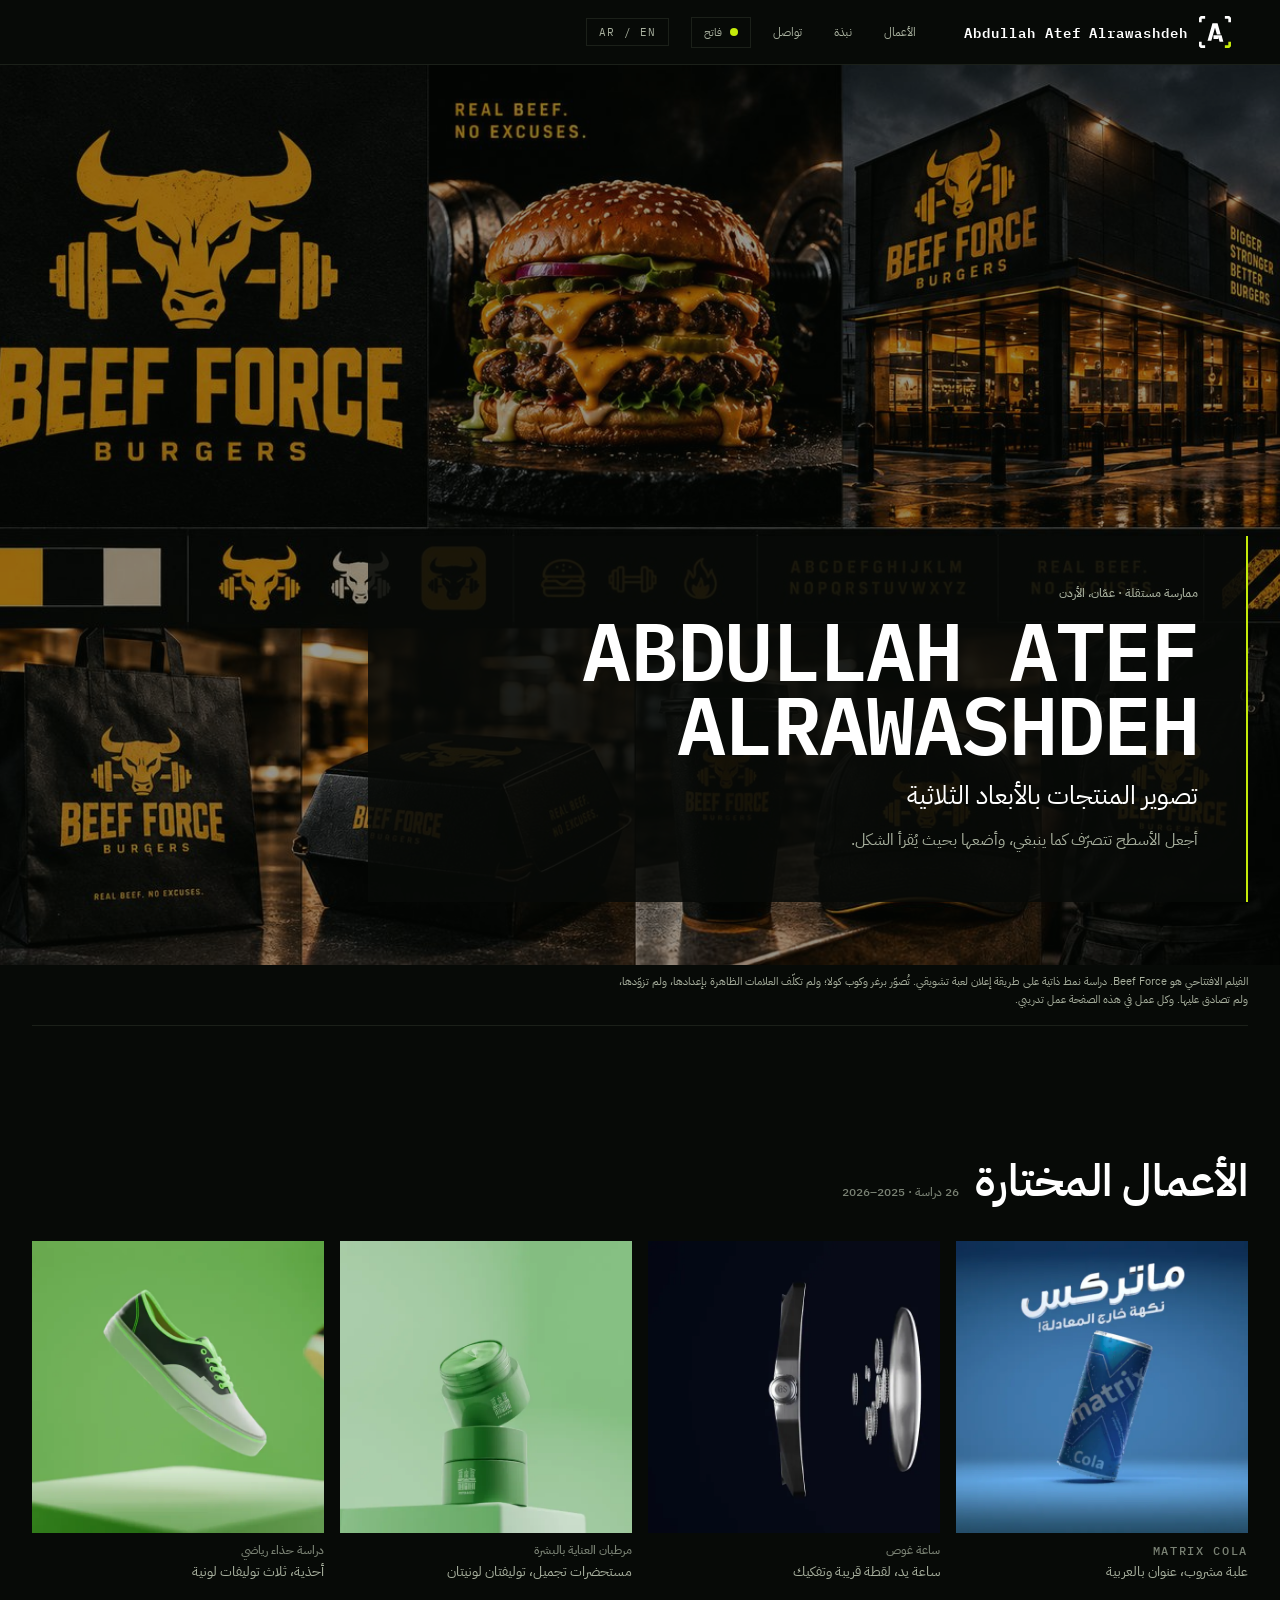
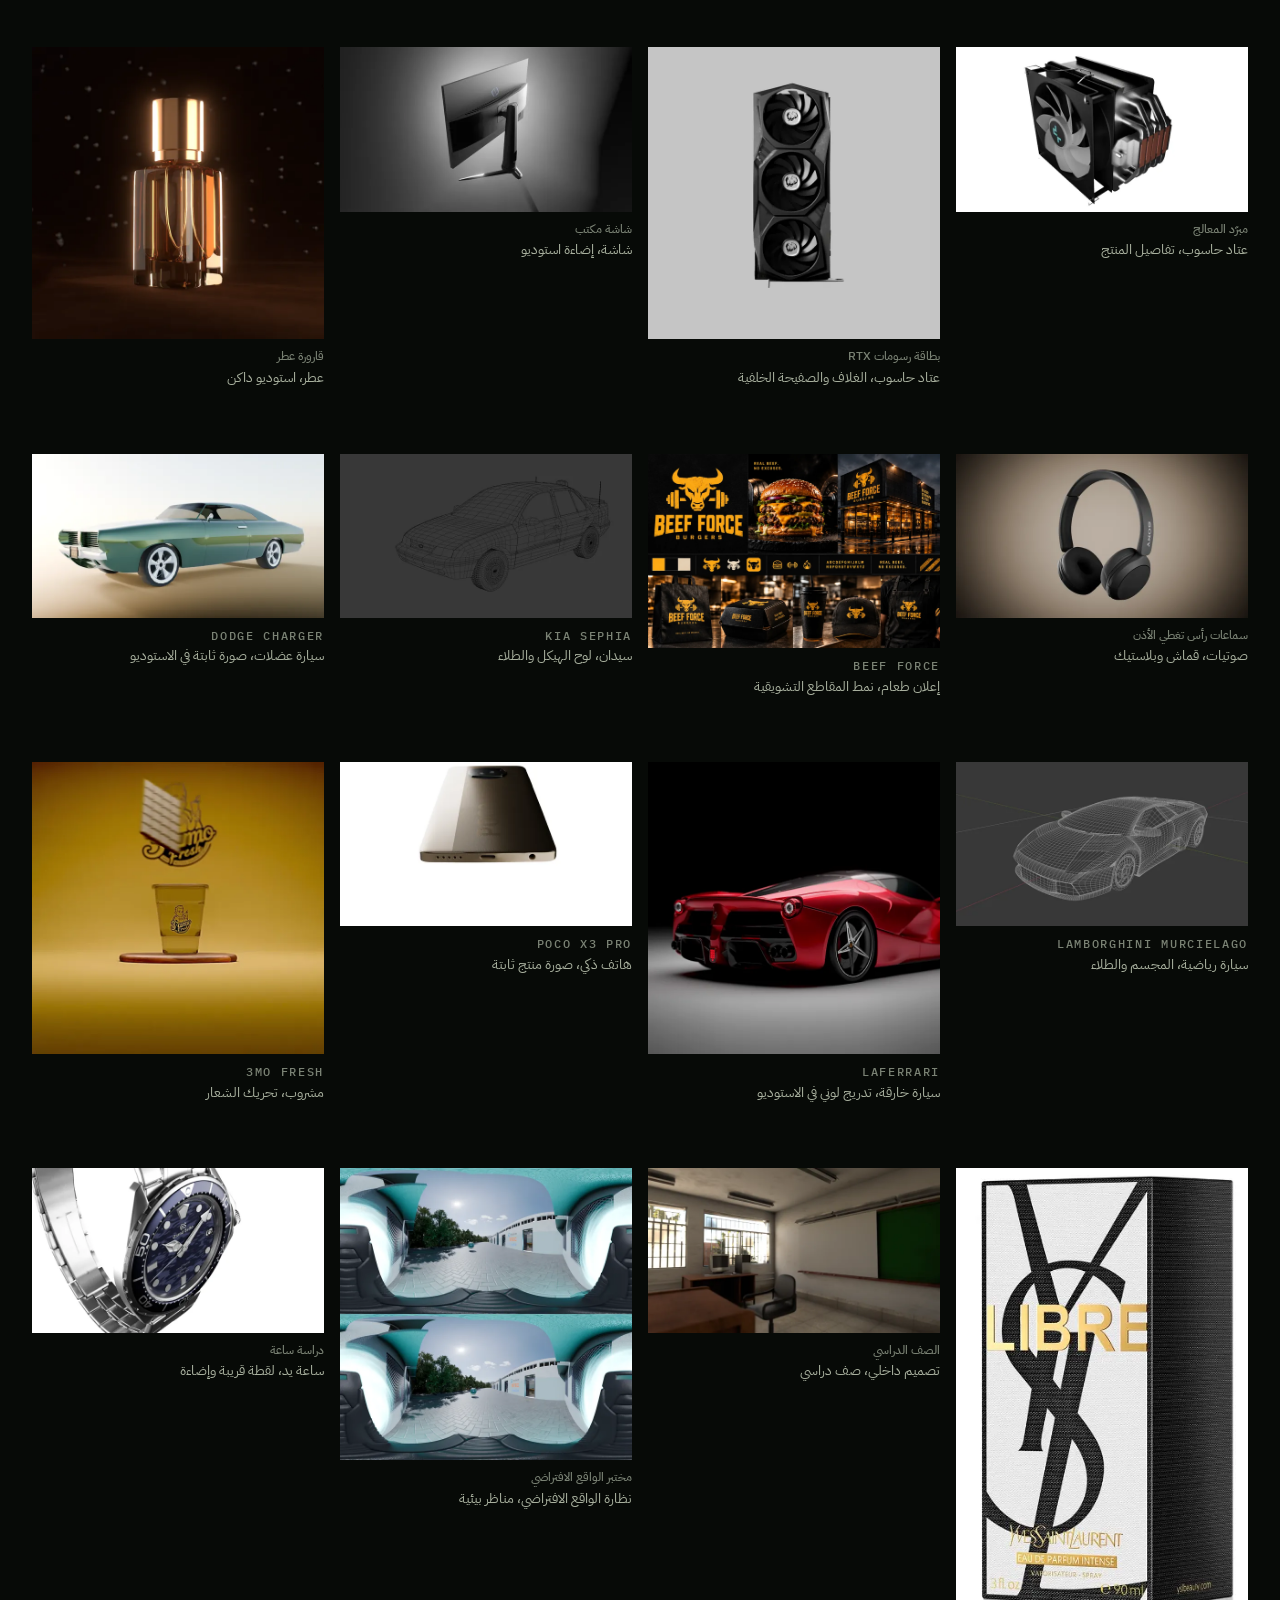
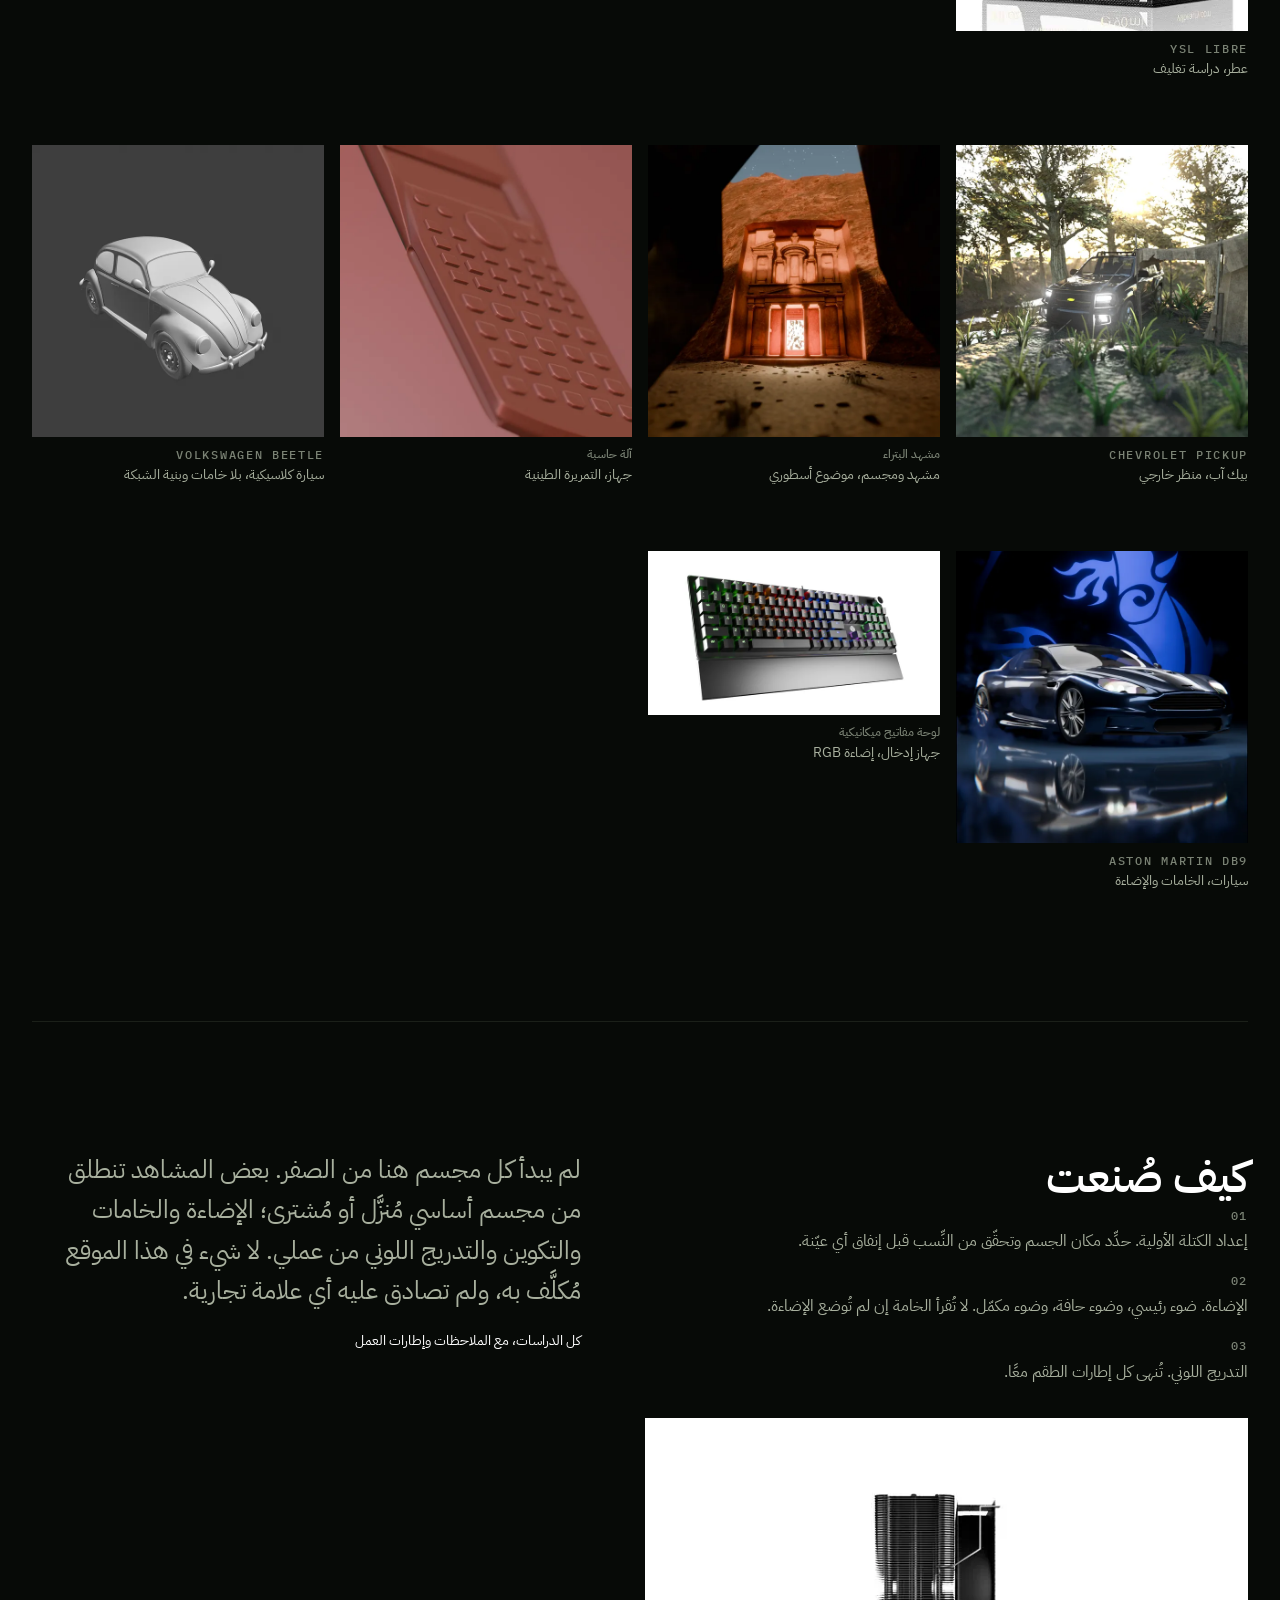
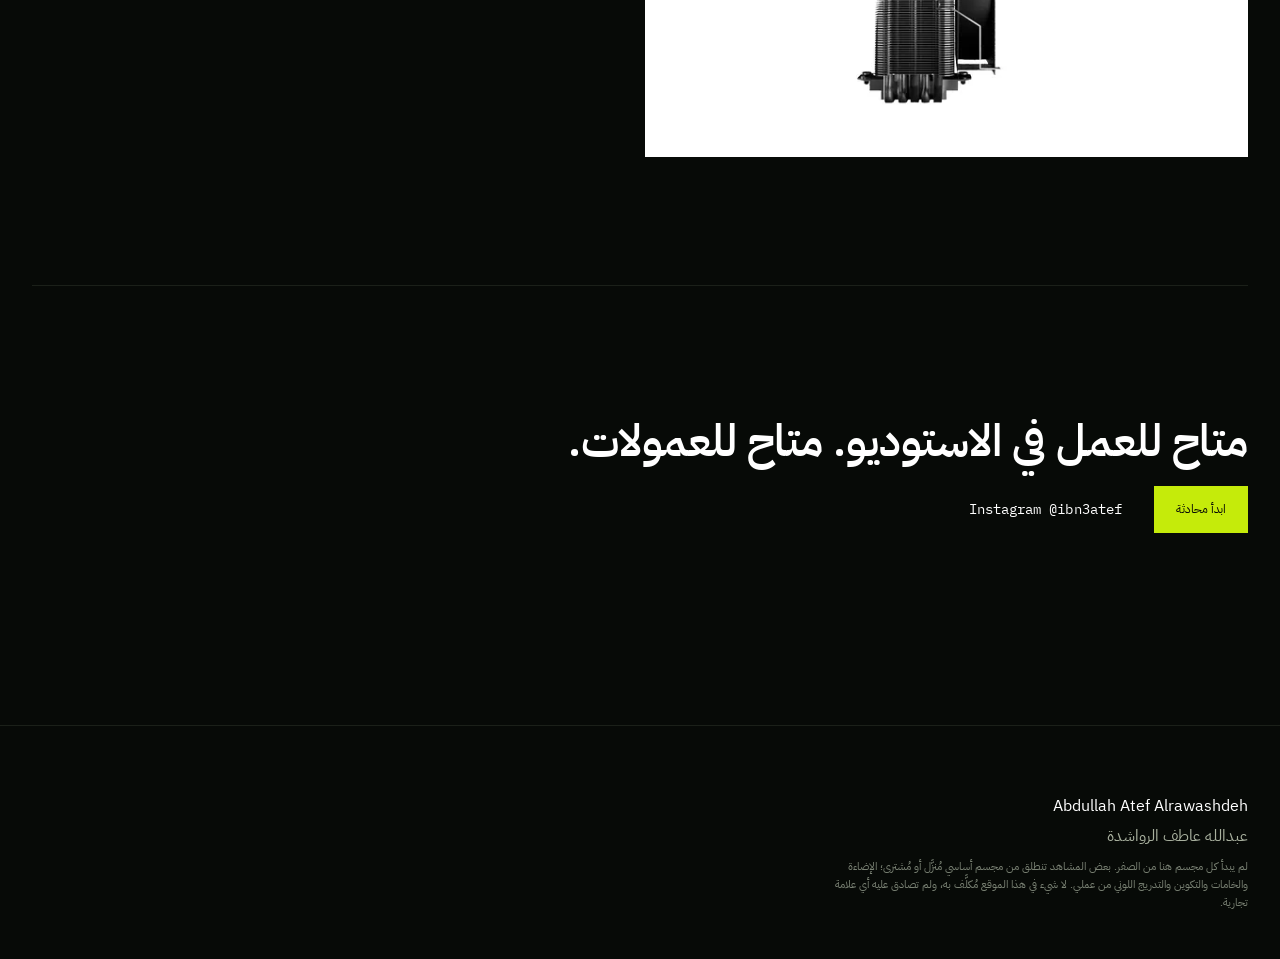
==== index.html @ 237c8df7 "portfolio v2 - 26 studies, bilingual, verified 242/242" ====
<!doctype html>
<html lang="ar" dir="rtl" data-lang="ar" data-page="index">
<head>
<meta charset="utf-8">
<meta name="viewport" content="width=device-width, initial-scale=1">
<script>(function(){var r=document.documentElement;r.className+=" js";
var l="ar";try{l=(localStorage.getItem("aa-lang")==="en")?"en":"ar";}catch(e){}
r.setAttribute("data-lang",l);r.setAttribute("lang",l);
r.setAttribute("dir",l==="ar"?"rtl":"ltr");})();</script>
<title>عبدالله عاطف الرواشدة — تصوير المنتجات بالأبعاد الثلاثية</title>
<meta name="description" content="دراسات في تصوير المنتجات للأبعاد الثلاثية: الإضاءة والخامات والتكوين، مُصيَّرة في Blender وCycles.">
<link rel="canonical" href="https://3bdull4h2008.github.io/">
<meta name="theme-color" content="#070A07">
<link rel="icon" href="assets/favicon/favicon.ico">
<link rel="icon" href="assets/favicon/favicon.svg" type="image/svg+xml">
<link rel="apple-touch-icon" href="assets/favicon/favicon-180.png">
<link rel="manifest" href="site.webmanifest">
<link rel="stylesheet" href="assets/fonts/fonts.css">
<link rel="stylesheet" href="assets/css/tokens.css">
<link rel="stylesheet" href="assets/css/site.css">
<meta property="og:type" content="website">
<meta property="og:site_name" content="Abdullah Atef Alrawashdeh">
<meta property="og:locale" content="ar_JO">
<meta property="og:locale:alternate" content="en_US">
<meta property="og:url" content="https://3bdull4h2008.github.io/">
<meta property="og:title" content="عبدالله عاطف الرواشدة — تصوير المنتجات بالأبعاد الثلاثية">
<meta property="og:description" content="دراسات في تصوير المنتجات للأبعاد الثلاثية: الإضاءة والخامات والتكوين، مُصيَّرة في Blender وCycles.">
<meta property="og:image" content="https://3bdull4h2008.github.io/assets/img/og.png">
<meta property="og:image:width" content="1200">
<meta property="og:image:height" content="630">
<meta property="og:image:alt" content="ساعة غوص من الفولاذ مفكّكة على خلفية داكنة.">
<meta name="twitter:card" content="summary_large_image">
<meta name="twitter:title" content="عبدالله عاطف الرواشدة — تصوير المنتجات بالأبعاد الثلاثية">
<meta name="twitter:description" content="دراسات في تصوير المنتجات للأبعاد الثلاثية: الإضاءة والخامات والتكوين، مُصيَّرة في Blender وCycles.">
<meta name="twitter:image" content="https://3bdull4h2008.github.io/assets/img/og.png">
<meta name="twitter:image:alt" content="ساعة غوص من الفولاذ مفكّكة على خلفية داكنة.">
<script type="application/ld+json">{"@context": "https://schema.org", "@type": "Person", "name": "Abdullah Atef Alrawashdeh", "alternateName": "عبدالله عاطف الرواشدة", "jobTitle": "طالب تصوير منتجات بالأبعاد الثلاثية", "description": "دراسات في تصوير المنتجات للأبعاد الثلاثية: الإضاءة والخامات والتكوين، مُصيَّرة في Blender وCycles.", "url": "https://3bdull4h2008.github.io/", "image": "https://3bdull4h2008.github.io/assets/img/og.png", "address": {"@type": "PostalAddress", "addressLocality": "Amman", "addressCountry": "JO"}, "knowsAbout": ["Blender", "Cycles", "تصوير المنتجات بالأبعاد الثلاثية"], "sameAs": ["https://instagram.com/ibn3atef"]}</script>
<script src="assets/js/theme.js"></script>
<script src="assets/js/media.js" defer></script>
<script src="assets/js/motion.js" defer></script>
<script src="assets/js/lang.js" defer></script>
<noscript><style>[data-reveal]{opacity:1 !important;transform:none !important;}</style></noscript>
</head>
<body>
<a class="skip" href="#main" lang="ar" data-i18n="skip">تخطَّ إلى المحتوى</a>
<header class="site-head">
  <div class="wrap site-head__inner">
    <a class="brand" href="index.html" data-i18n-aria="brandAria"
       aria-label="عبدالله عاطف الرواشدة، الصفحة الرئيسية">
      <svg class="brand__mark" viewBox="0 0 96 96" width="34" height="34"
           aria-hidden="true" focusable="false"><path d="M 7.872 2.88 L 20.16 2.88 L 20.16 10.368 L 10.368 10.368 L 10.368 20.16 L 2.88 20.16 L 2.88 7.872 Z M 88.128 2.88 L 75.84 2.88 L 75.84 10.368 L 85.632 10.368 L 85.632 20.16 L 93.12 20.16 L 93.12 7.872 Z M 7.872 93.12 L 20.16 93.12 L 20.16 85.632 L 10.368 85.632 L 10.368 75.84 L 2.88 75.84 L 2.88 88.128 Z M 40.8 23.04 L 51.552 23.04 L 37.632 72.96 L 26.88 72.96 Z M 53.357 54.989 L 44.448 23.04 L 55.2 23.04 L 64.109 54.989 Z M 55.853 57.485 L 66.605 57.485 L 71.616 75.456 L 60.864 75.456 Z M 43.747 57.485 L 57.245 57.485 L 57.245 67.469 L 43.747 67.469 Z" style="fill:currentColor"/>
<path d="M 88.128 93.12 L 75.84 93.12 L 75.84 85.632 L 85.632 85.632 L 85.632 75.84 L 93.12 75.84 L 93.12 88.128 Z" style="fill:var(--accent)"/></svg>
      <span class="brand__text" lang="en">Abdullah Atef Alrawashdeh</span>
    </a>
    <nav class="site-nav" data-i18n-aria="navAria"
         aria-label="التنقّل الرئيسي">
      <ul>
        <li><a href="work.html" lang="ar" data-i18n="nav.work">الأعمال</a></li>
        <li><a href="about.html" lang="ar" data-i18n="nav.about">نبذة</a></li>
        <li><a href="contact.html" lang="ar" data-i18n="nav.contact">تواصل</a></li>
      </ul>
    </nav>
    <button class="theme" type="button" data-theme-toggle
            aria-label="التبديل إلى السمة الفاتحة">
      <span class="theme__dot" aria-hidden="true"></span>
      <span class="theme__text" lang="ar"
            data-i18n="themeLight">فاتح</span>
    </button>
    <button class="lang" type="button" data-lang-toggle lang="en"
            aria-label="التبديل إلى الإنجليزية">
      AR / EN
    </button>
  </div>
</header>
<main id="main" tabindex="-1">
  <section class="hero">
    <figure class="plate plate--fill" style="--ph:#291E10">
      <img src="assets/img/beef-force-00-1280.jpg" srcset="assets/img/beef-force-00-640.webp 640w, assets/img/beef-force-00-1280.webp 1280w" sizes="100vw" alt="The Beef Force brand board: the bull mark, the menu boards and the packaging." width="1536" height="1024" decoding="async" data-i18n-alt="s.beef-force.alt.0" fetchpriority="high">
    </figure>
      <video class="media__vid" poster="assets/img/beef-force-00-1280.jpg" data-src="assets/vid/beef-force.mp4" data-autoplay muted loop playsinline preload="none" aria-hidden="true"></video>
    <div class="hero__veil" aria-hidden="true"></div>
    <div class="wrap hero__inner">
      <div class="hero__plate">
        <p class="label" lang="ar" data-i18n="heroEyebrow">ممارسة مستقلة · عمّان، الأردن</p>
        <h1 class="hero__name" lang="en">Abdullah Atef<br>Alrawashdeh</h1>
        <p class="hero__desc" lang="ar" data-i18n="heroDesc">تصوير المنتجات بالأبعاد الثلاثية</p>
        <p class="hero__latin" lang="ar" data-i18n="heroLatin">أجعل الأسطح تتصرّف كما ينبغي، وأضعها بحيث يُقرأ الشكل.</p>
      </div>
    </div>
  </section>

  <div class="wrap"><p class="band__caption" lang="ar" data-i18n="bandCaption">الفيلم الافتتاحي هو Beef Force. دراسة نمط ذاتية على طريقة إعلان لعبة تشويقي. تُصوّر برغر وكوب كولا؛ ولم تكلّف العلامات الظاهرة بإعدادها، ولم تزوّدها، ولم تصادق عليها. وكل عمل في هذه الصفحة عمل تدريبي.</p></div>

  <section class="wrap section" aria-labelledby="work-h">
    <div class="section__head">
      <h2 id="work-h" lang="ar" data-i18n="workTitle">الأعمال المختارة</h2>
      <p class="label" lang="ar" data-i18n="workCount">26 دراسة · 2025–2026</p>
    </div>
    <div class="grid">
      <article class="card" data-reveal style="--reveal-i:0">

        <a class="card__link" href="work.html#matrix-cola">
          <figure class="plate " style="--ph:#2C4F70">
      <img src="assets/img/matrix-cola-00-1280.jpg" srcset="assets/img/matrix-cola-00-640.webp 640w, assets/img/matrix-cola-00-1280.webp 1280w, assets/img/matrix-cola-00-1920.webp 1920w" sizes="(min-width: 1100px) 30vw, (min-width: 700px) 45vw, 92vw" alt="علبة كولا زرقاء على أرضية زرقاء، وفوقها عنوان أبيض بالعربية." width="1920" height="1920" decoding="async" data-i18n-alt="s.matrix-cola.alt.0" fetchpriority="high">
    </figure>
          <div class="card__body">
            <p class="label" lang="en" data-i18n="s.matrix-cola.title">Matrix Cola</p>
            <p class="card__subject" lang="ar" data-i18n="s.matrix-cola.subject">علبة مشروب، عنوان بالعربية</p>
          </div>
        </a>
      </article>
      <article class="card" data-reveal style="--reveal-i:1">

        <a class="card__link" href="work.html#dive-watch">
          <figure class="plate " style="--ph:#0E1119">
      <img src="assets/img/dive-watch-00-1280.jpg" srcset="assets/img/dive-watch-00-640.webp 640w, assets/img/dive-watch-00-1280.webp 1280w, assets/img/dive-watch-00-1920.webp 1920w" sizes="(min-width: 1100px) 30vw, (min-width: 700px) 45vw, 92vw" alt="ساعة غوص من الفولاذ مفكَّكة، وإطارها وميناؤها وحركتها تطفو منفصلة على خلفية كحلية غامقة." width="1920" height="1920" decoding="async" data-i18n-alt="s.dive-watch.alt.0" fetchpriority="high">
    </figure>
          <div class="card__body">
            <p class="label" lang="ar" data-i18n="s.dive-watch.title">ساعة غوص</p>
            <p class="card__subject" lang="ar" data-i18n="s.dive-watch.subject">ساعة يد، لقطة قريبة وتفكيك</p>
          </div>
        </a>
      </article>
      <article class="card" data-reveal style="--reveal-i:2">

        <a class="card__link" href="work.html#skincare-jar">
          <figure class="plate " style="--ph:#688A67">
      <img src="assets/img/skincare-jar-00-1280.jpg" srcset="assets/img/skincare-jar-00-640.webp 640w, assets/img/skincare-jar-00-1280.webp 1280w, assets/img/skincare-jar-00-1920.webp 1920w" sizes="(min-width: 1100px) 30vw, (min-width: 700px) 45vw, 92vw" alt="مرطبانا مستحضرات تجميل متراكبان باللون الأخضر على خلفية خضراء، والغطاء مفتوح، مع ظلّ مُلقى ناعم." width="1920" height="1920" decoding="async" data-i18n-alt="s.skincare-jar.alt.0" fetchpriority="high">
    </figure>
          <div class="card__body">
            <p class="label" lang="ar" data-i18n="s.skincare-jar.title">مرطبان العناية بالبشرة</p>
            <p class="card__subject" lang="ar" data-i18n="s.skincare-jar.subject">مستحضرات تجميل، توليفتان لونيتان</p>
          </div>
        </a>
      </article>
      <article class="card" data-reveal style="--reveal-i:3">

        <a class="card__link" href="work.html#sneaker-study">
          <figure class="plate " style="--ph:#567F47">
      <img src="assets/img/sneaker-study-00-1280.jpg" srcset="assets/img/sneaker-study-00-640.webp 640w, assets/img/sneaker-study-00-1280.webp 1280w, assets/img/sneaker-study-00-1920.webp 1920w" sizes="(min-width: 1100px) 30vw, (min-width: 700px) 45vw, 92vw" alt="حذاء رياضي أخضر وأبيض يطفو فوق قاعدة خضراء." width="1920" height="1920" decoding="async" data-i18n-alt="s.sneaker-study.alt.0" loading="lazy">
    </figure>
          <div class="card__body">
            <p class="label" lang="ar" data-i18n="s.sneaker-study.title">دراسة حذاء رياضي</p>
            <p class="card__subject" lang="ar" data-i18n="s.sneaker-study.subject">أحذية، ثلاث توليفات لونية</p>
          </div>
        </a>
      </article>
      <article class="card" data-reveal style="--reveal-i:4">

        <a class="card__link" href="work.html#cpu-cooler">
          <figure class="plate " style="--ph:#8F8F8F">
      <img src="assets/img/cpu-cooler-00-1280.jpg" srcset="assets/img/cpu-cooler-00-640.webp 640w, assets/img/cpu-cooler-00-1280.webp 1280w, assets/img/cpu-cooler-00-1920.webp 1920w" sizes="(min-width: 1100px) 30vw, (min-width: 700px) 45vw, 92vw" alt="مبرّد معالج برجي بزاوية ثلاثية الأرباع، أنابيب الحرارة النحاسية ظاهرة، على خلفية بيضاء." width="1920" height="1080" decoding="async" data-i18n-alt="s.cpu-cooler.alt.0" loading="lazy">
    </figure>
          <div class="card__body">
            <p class="label" lang="ar" data-i18n="s.cpu-cooler.title">مبرّد المعالج</p>
            <p class="card__subject" lang="ar" data-i18n="s.cpu-cooler.subject">عتاد حاسوب، تفاصيل المنتج</p>
          </div>
        </a>
      </article>
      <article class="card" data-reveal style="--reveal-i:5">

        <a class="card__link" href="work.html#rtx-gpu">
          <figure class="plate " style="--ph:#7D7D7D">
      <img src="assets/img/rtx-gpu-00-1280.jpg" srcset="assets/img/rtx-gpu-00-640.webp 640w, assets/img/rtx-gpu-00-1280.webp 1280w, assets/img/rtx-gpu-00-1920.webp 1920w" sizes="(min-width: 1100px) 30vw, (min-width: 700px) 45vw, 92vw" alt="بطاقة رسومات بثلاث مراوح من الأمام، ومراكز المراوح تلتقط ضوء الحافة." width="1920" height="1920" decoding="async" data-i18n-alt="s.rtx-gpu.alt.0" loading="lazy">
    </figure>
          <div class="card__body">
            <p class="label" lang="ar" data-i18n="s.rtx-gpu.title">بطاقة رسومات RTX</p>
            <p class="card__subject" lang="ar" data-i18n="s.rtx-gpu.subject">عتاد حاسوب، الغلاف والصفيحة الخلفية</p>
          </div>
        </a>
      </article>
      <article class="card" data-reveal style="--reveal-i:6">

        <a class="card__link" href="work.html#desk-monitor">
          <figure class="plate " style="--ph:#3C3D3C">
      <img src="assets/img/desk-monitor-00-1280.jpg" srcset="assets/img/desk-monitor-00-640.webp 640w, assets/img/desk-monitor-00-1280.webp 1280w, assets/img/desk-monitor-00-1920.webp 1920w" sizes="(min-width: 1100px) 30vw, (min-width: 700px) 45vw, 92vw" alt="ظهر شاشة نحيفة على أرضية رمادية فاتحة، وحافتها تلتقط ضوء الحافة." width="3840" height="2160" decoding="async" data-i18n-alt="s.desk-monitor.alt.0" loading="lazy">
    </figure>
          <div class="card__body">
            <p class="label" lang="ar" data-i18n="s.desk-monitor.title">شاشة مكتب</p>
            <p class="card__subject" lang="ar" data-i18n="s.desk-monitor.subject">شاشة، إضاءة استوديو</p>
          </div>
        </a>
      </article>
      <article class="card" data-reveal style="--reveal-i:7">

        <a class="card__link" href="work.html#perfume-bottle">
          <figure class="plate " style="--ph:#22160E">
      <img src="assets/img/perfume-bottle-00-1280.jpg" srcset="assets/img/perfume-bottle-00-640.webp 640w, assets/img/perfume-bottle-00-1280.webp 1280w, assets/img/perfume-bottle-00-1920.webp 1920w" sizes="(min-width: 1100px) 30vw, (min-width: 700px) 45vw, 92vw" alt="قارورة عطر زجاجية مربعة تتوهّج من الداخل على خلفية شبه سوداء." width="1920" height="1920" decoding="async" data-i18n-alt="s.perfume-bottle.alt.0" loading="lazy">
    </figure>
          <div class="card__body">
            <p class="label" lang="ar" data-i18n="s.perfume-bottle.title">قارورة عطر</p>
            <p class="card__subject" lang="ar" data-i18n="s.perfume-bottle.subject">عطر، استوديو داكن</p>
          </div>
        </a>
      </article>
      <article class="card" data-reveal style="--reveal-i:8">

        <a class="card__link" href="work.html#over-ear-headphones">
          <figure class="plate " style="--ph:#544C42">
      <img src="assets/img/over-ear-headphones-00-1280.jpg" srcset="assets/img/over-ear-headphones-00-640.webp 640w, assets/img/over-ear-headphones-00-1280.webp 1280w, assets/img/over-ear-headphones-00-1920.webp 1920w" sizes="(min-width: 1100px) 30vw, (min-width: 700px) 45vw, 92vw" alt="سماعات رأس داكنة مضاءة على خلفية بنية دافئة." width="3840" height="2160" decoding="async" data-i18n-alt="s.over-ear-headphones.alt.0" loading="lazy">
    </figure>
          <div class="card__body">
            <p class="label" lang="ar" data-i18n="s.over-ear-headphones.title">سماعات رأس تغطي الأذن</p>
            <p class="card__subject" lang="ar" data-i18n="s.over-ear-headphones.subject">صوتيات، قماش وبلاستيك</p>
          </div>
        </a>
      </article>
      <article class="card" data-reveal style="--reveal-i:9">

        <a class="card__link" href="work.html#beef-force">
          <figure class="plate " style="--ph:#291E10">
      <img src="assets/img/beef-force-00-1280.jpg" srcset="assets/img/beef-force-00-640.webp 640w, assets/img/beef-force-00-1280.webp 1280w" sizes="(min-width: 1100px) 30vw, (min-width: 700px) 45vw, 92vw" alt="لوحة علامة Beef Force: رمز الثور، ولوحات القائمة، والعبوات." width="1536" height="1024" decoding="async" data-i18n-alt="s.beef-force.alt.0" loading="lazy">
    </figure>
          <div class="card__body">
            <p class="label" lang="en" data-i18n="s.beef-force.title">Beef Force</p>
            <p class="card__subject" lang="ar" data-i18n="s.beef-force.subject">إعلان طعام، نمط المقاطع التشويقية</p>
          </div>
        </a>
      </article>
      <article class="card" data-reveal style="--reveal-i:10">

        <a class="card__link" href="work.html#kia-sephia">
          <figure class="plate " style="--ph:#282928">
      <img src="assets/img/kia-sephia-00-1280.jpg" srcset="assets/img/kia-sephia-00-640.webp 640w, assets/img/kia-sephia-00-1280.webp 1280w, assets/img/kia-sephia-00-1920.webp 1920w" sizes="(min-width: 1100px) 30vw, (min-width: 700px) 45vw, 92vw" alt="شبكة سلكية أمامية لسيارة Sephia على أرضية رمادية داكنة." width="1920" height="1080" decoding="async" data-i18n-alt="s.kia-sephia.alt.0" loading="lazy">
    </figure>
          <div class="card__body">
            <p class="label" lang="en" data-i18n="s.kia-sephia.title">Kia Sephia</p>
            <p class="card__subject" lang="ar" data-i18n="s.kia-sephia.subject">سيدان، لوح الهيكل والطلاء</p>
          </div>
        </a>
      </article>
      <article class="card" data-reveal style="--reveal-i:11">

        <a class="card__link" href="work.html#dodge-charger">
          <figure class="plate " style="--ph:#84857C">
      <img src="assets/img/dodge-charger-00-1280.jpg" srcset="assets/img/dodge-charger-00-640.webp 640w, assets/img/dodge-charger-00-1280.webp 1280w, assets/img/dodge-charger-00-1920.webp 1920w" sizes="(min-width: 1100px) 30vw, (min-width: 700px) 45vw, 92vw" alt="Dodge Charger موديل 1969 بلون أخضر من زاوية ثلاثة أرباع على أرضية استوديو بنية فاتحة." width="1920" height="1080" decoding="async" data-i18n-alt="s.dodge-charger.alt.0" loading="lazy">
    </figure>
          <div class="card__body">
            <p class="label" lang="en" data-i18n="s.dodge-charger.title">Dodge Charger</p>
            <p class="card__subject" lang="ar" data-i18n="s.dodge-charger.subject">سيارة عضلات، صورة ثابتة في الاستوديو</p>
          </div>
        </a>
      </article>
      <article class="card" data-reveal style="--reveal-i:12">

        <a class="card__link" href="work.html#lamborghini-murcielago">
          <figure class="plate " style="--ph:#303030">
      <img src="assets/img/lamborghini-murcielago-00-1280.jpg" srcset="assets/img/lamborghini-murcielago-00-640.webp 640w, assets/img/lamborghini-murcielago-00-1280.webp 1280w, assets/img/lamborghini-murcielago-00-1920.webp 1920w" sizes="(min-width: 1100px) 30vw, (min-width: 700px) 45vw, 92vw" alt="شبكة سلكية في نافذة العرض لهيكل Murcielago على أرضية رمادية داكنة." width="1920" height="1080" decoding="async" data-i18n-alt="s.lamborghini-murcielago.alt.0" loading="lazy">
    </figure>
          <div class="card__body">
            <p class="label" lang="en" data-i18n="s.lamborghini-murcielago.title">Lamborghini Murcielago</p>
            <p class="card__subject" lang="ar" data-i18n="s.lamborghini-murcielago.subject">سيارة رياضية، المجسم والطلاء</p>
          </div>
        </a>
      </article>
      <article class="card" data-reveal style="--reveal-i:13">

        <a class="card__link" href="work.html#laferrari">
          <figure class="plate " style="--ph:#2A2121">
      <img src="assets/img/laferrari-00-1280.jpg" srcset="assets/img/laferrari-00-640.webp 640w, assets/img/laferrari-00-1280.webp 1280w, assets/img/laferrari-00-1920.webp 1920w" sizes="(min-width: 1100px) 30vw, (min-width: 700px) 45vw, 92vw" alt="LaFerrari حمراء من الخلف بزاوية ثلاثة أرباع، مصابيح المؤخرة مضاءة، على أرضية رمادية." width="1920" height="1920" decoding="async" data-i18n-alt="s.laferrari.alt.0" loading="lazy">
    </figure>
          <div class="card__body">
            <p class="label" lang="en" data-i18n="s.laferrari.title">LaFerrari</p>
            <p class="card__subject" lang="ar" data-i18n="s.laferrari.subject">سيارة خارقة، تدريج لوني في الاستوديو</p>
          </div>
        </a>
      </article>
      <article class="card" data-reveal style="--reveal-i:14">

        <a class="card__link" href="work.html#poco-x3-pro">
          <figure class="plate " style="--ph:#A2A19F">
      <img src="assets/img/poco-x3-pro-00-1280.jpg" srcset="assets/img/poco-x3-pro-00-640.webp 640w, assets/img/poco-x3-pro-00-1280.webp 1280w, assets/img/poco-x3-pro-00-1920.webp 1920w" sizes="(min-width: 1100px) 30vw, (min-width: 700px) 45vw, 92vw" alt="الهاتف مستلقٍ مسطّحًا، منظور من زاوية خلفية منخفضة على أرضية بيضاء." width="3840" height="2160" decoding="async" data-i18n-alt="s.poco-x3-pro.alt.0" loading="lazy">
    </figure>
          <div class="card__body">
            <p class="label" lang="en" data-i18n="s.poco-x3-pro.title">Poco X3 Pro</p>
            <p class="card__subject" lang="ar" data-i18n="s.poco-x3-pro.subject">هاتف ذكي، صورة منتج ثابتة</p>
          </div>
        </a>
      </article>
      <article class="card" data-reveal style="--reveal-i:15">

        <a class="card__link" href="work.html#3mo-fresh">
          <figure class="plate " style="--ph:#725718">
      <img src="assets/img/3mo-fresh-00-640.jpg" srcset="assets/img/3mo-fresh-00-640.webp 640w" sizes="(min-width: 1100px) 30vw, (min-width: 700px) 45vw, 92vw" alt="كوب شبه شفاف يحمل شعار الشخصية على قاعدة خشبية أمام خلفية كهرمانية." width="1080" height="1080" decoding="async" data-i18n-alt="s.3mo-fresh.alt.0" loading="lazy">
    </figure>
          <div class="card__body">
            <p class="label" lang="en" data-i18n="s.3mo-fresh.title">3mo Fresh</p>
            <p class="card__subject" lang="ar" data-i18n="s.3mo-fresh.subject">مشروب، تحريك الشعار</p>
          </div>
        </a>
      </article>
      <article class="card" data-reveal style="--reveal-i:16">

        <a class="card__link" href="work.html#ysl-axis">
          <figure class="plate " style="--ph:#70706D">
      <img src="assets/img/ysl-axis-00-338.jpg" srcset="assets/img/ysl-axis-00-338.webp 338w" sizes="(min-width: 1100px) 30vw, (min-width: 700px) 45vw, 92vw" alt="علبة كرتون Yves Saint Laurent Libre واقفة على أرضية بيضاء، والمونوغرام على الوجه الأمامي." width="338" height="535" decoding="async" data-i18n-alt="s.ysl-axis.alt.0" loading="lazy">
    </figure>
          <div class="card__body">
            <p class="label" lang="en" data-i18n="s.ysl-axis.title">YSL Libre</p>
            <p class="card__subject" lang="ar" data-i18n="s.ysl-axis.subject">عطر، دراسة تغليف</p>
          </div>
        </a>
      </article>
      <article class="card" data-reveal style="--reveal-i:17">

        <a class="card__link" href="work.html#classroom">
          <figure class="plate " style="--ph:#464137">
      <img src="assets/img/classroom-00-1280.jpg" srcset="assets/img/classroom-00-640.webp 640w, assets/img/classroom-00-1280.webp 1280w, assets/img/classroom-00-1920.webp 1920w" sizes="(min-width: 1100px) 30vw, (min-width: 700px) 45vw, 92vw" alt="صف دراسي بصفوف من المقاعد، وسبورة، ومكتب معلّم في ضوء نهار مسطّح." width="1920" height="1080" decoding="async" data-i18n-alt="s.classroom.alt.0" loading="lazy">
    </figure>
          <div class="card__body">
            <p class="label" lang="ar" data-i18n="s.classroom.title">الصف الدراسي</p>
            <p class="card__subject" lang="ar" data-i18n="s.classroom.subject">تصميم داخلي، صف دراسي</p>
          </div>
        </a>
      </article>
      <article class="card" data-reveal style="--reveal-i:18">

        <a class="card__link" href="work.html#vr-lab">
          <figure class="plate " style="--ph:#526368">
      <img src="assets/img/vr-lab-00-1280.jpg" srcset="assets/img/vr-lab-00-640.webp 640w, assets/img/vr-lab-00-1280.webp 1280w, assets/img/vr-lab-00-1920.webp 1920w" sizes="(min-width: 1100px) 30vw, (min-width: 700px) 45vw, 92vw" alt="فناء واقع افتراضي فيه مبانٍ وأشجار وممر مُعبَّد، منظور من خلال عدستَي النظارة." width="4096" height="4096" decoding="async" data-i18n-alt="s.vr-lab.alt.0" loading="lazy">
    </figure>
          <div class="card__body">
            <p class="label" lang="ar" data-i18n="s.vr-lab.title">مختبر الواقع الافتراضي</p>
            <p class="card__subject" lang="ar" data-i18n="s.vr-lab.subject">نظارة الواقع الافتراضي، مناظر بيئية</p>
          </div>
        </a>
      </article>
      <article class="card" data-reveal style="--reveal-i:19">

        <a class="card__link" href="work.html#watch-macro">
          <figure class="plate " style="--ph:#8D8E8F">
      <img src="assets/img/watch-macro-00-1280.jpg" srcset="assets/img/watch-macro-00-640.webp 640w, assets/img/watch-macro-00-1280.webp 1280w, assets/img/watch-macro-00-1920.webp 1920w" sizes="(min-width: 1100px) 30vw, (min-width: 700px) 45vw, 92vw" alt="ساعة غوص من Grand Seiko على أرضية بيضاء، وملمس الميناء واضح عبر الإطار." width="3840" height="2160" decoding="async" data-i18n-alt="s.watch-macro.alt.0" loading="lazy">
    </figure>
          <div class="card__body">
            <p class="label" lang="ar" data-i18n="s.watch-macro.title">دراسة ساعة</p>
            <p class="card__subject" lang="ar" data-i18n="s.watch-macro.subject">ساعة يد، لقطة قريبة وإضاءة</p>
          </div>
        </a>
      </article>
      <article class="card" data-reveal style="--reveal-i:20">

        <a class="card__link" href="work.html#pickup-truck">
          <figure class="plate " style="--ph:#58594D">
      <img src="assets/img/pickup-truck-00-1280.jpg" srcset="assets/img/pickup-truck-00-640.webp 640w, assets/img/pickup-truck-00-1280.webp 1280w, assets/img/pickup-truck-00-1920.webp 1920w" sizes="(min-width: 1100px) 30vw, (min-width: 700px) 45vw, 92vw" alt="بيك آب Chevrolet أسود متوقّف في فسحة بين الأشجار بجانب مظلّة قماشية." width="1920" height="1920" decoding="async" data-i18n-alt="s.pickup-truck.alt.0" loading="lazy">
    </figure>
          <div class="card__body">
            <p class="label" lang="en" data-i18n="s.pickup-truck.title">Chevrolet Pickup</p>
            <p class="card__subject" lang="ar" data-i18n="s.pickup-truck.subject">بيك آب، منظر خارجي</p>
          </div>
        </a>
      </article>
      <article class="card" data-reveal style="--reveal-i:21">

        <a class="card__link" href="work.html#petra-set">
          <figure class="plate " style="--ph:#392213">
      <img src="assets/img/petra-set-00-1280.jpg" srcset="assets/img/petra-set-00-640.webp 640w, assets/img/petra-set-00-1280.webp 1280w, assets/img/petra-set-00-1920.webp 1920w" sizes="(min-width: 1100px) 30vw, (min-width: 700px) 45vw, 92vw" alt="واجهة الخزنة في الليل، مضاءة من الأسفل، ويؤطّرها الوادي الضيق." width="2160" height="2160" decoding="async" data-i18n-alt="s.petra-set.alt.0" loading="lazy">
    </figure>
          <div class="card__body">
            <p class="label" lang="ar" data-i18n="s.petra-set.title">مشهد البتراء</p>
            <p class="card__subject" lang="ar" data-i18n="s.petra-set.subject">مشهد ومجسم، موضوع أسطوري</p>
          </div>
        </a>
      </article>
      <article class="card" data-reveal style="--reveal-i:22">

        <a class="card__link" href="work.html#calculator">
          <figure class="plate " style="--ph:#6B403B">
      <img src="assets/img/calculator-00-1280.jpg" srcset="assets/img/calculator-00-640.webp 640w, assets/img/calculator-00-1280.webp 1280w, assets/img/calculator-00-1920.webp 1920w" sizes="(min-width: 1100px) 30vw, (min-width: 700px) 45vw, 92vw" alt="تمريرة بلا خامات لجهاز بأزرار على أرضية من الطين المحروق." width="1920" height="1920" decoding="async" data-i18n-alt="s.calculator.alt.0" loading="lazy">
    </figure>
          <div class="card__body">
            <p class="label" lang="ar" data-i18n="s.calculator.title">آلة حاسبة</p>
            <p class="card__subject" lang="ar" data-i18n="s.calculator.subject">جهاز، التمريرة الطينية</p>
          </div>
        </a>
      </article>
      <article class="card" data-reveal style="--reveal-i:23">

        <a class="card__link" href="work.html#vw-beetle">
          <figure class="plate " style="--ph:#3A3B3A">
      <img src="assets/img/vw-beetle-00-1280.jpg" srcset="assets/img/vw-beetle-00-640.webp 640w, assets/img/vw-beetle-00-1280.webp 1280w, assets/img/vw-beetle-00-1920.webp 1920w" sizes="(min-width: 1100px) 30vw, (min-width: 700px) 45vw, 92vw" alt="سيارة Volkswagen Beetle بلا خامات، باللون الأبيض، بمنظر ثلاثي الأرباع على أرضية داكنة." width="1920" height="1920" decoding="async" data-i18n-alt="s.vw-beetle.alt.0" loading="lazy">
    </figure>
          <div class="card__body">
            <p class="label" lang="en" data-i18n="s.vw-beetle.title">Volkswagen Beetle</p>
            <p class="card__subject" lang="ar" data-i18n="s.vw-beetle.subject">سيارة كلاسيكية، بلا خامات وبنية الشبكة</p>
          </div>
        </a>
      </article>
      <article class="card" data-reveal style="--reveal-i:24">

        <a class="card__link" href="work.html#aston-db9">
          <figure class="plate " style="--ph:#171F2F">
      <img src="assets/img/aston-db9-00-1280.jpg" srcset="assets/img/aston-db9-00-640.webp 640w, assets/img/aston-db9-00-1280.webp 1280w, assets/img/aston-db9-00-1920.webp 1920w" sizes="(min-width: 1100px) 30vw, (min-width: 700px) 45vw, 92vw" alt="سيارة سياحية فارهة بمنظر ثلاثي الأرباع، وخلفها رسم لهب أزرق وتحتها انعكاس." width="1920" height="1920" decoding="async" data-i18n-alt="s.aston-db9.alt.0" loading="lazy">
    </figure>
          <div class="card__body">
            <p class="label" lang="en" data-i18n="s.aston-db9.title">Aston Martin DB9</p>
            <p class="card__subject" lang="ar" data-i18n="s.aston-db9.subject">سيارات، الخامات والإضاءة</p>
          </div>
        </a>
      </article>
      <article class="card" data-reveal style="--reveal-i:25">

        <a class="card__link" href="work.html#mechanical-keyboard">
          <figure class="plate " style="--ph:#878987">
      <img src="assets/img/mechanical-keyboard-00-1280.jpg" srcset="assets/img/mechanical-keyboard-00-640.webp 640w, assets/img/mechanical-keyboard-00-1280.webp 1280w, assets/img/mechanical-keyboard-00-1920.webp 1920w" sizes="(min-width: 1100px) 30vw, (min-width: 700px) 45vw, 92vw" alt="لوحة مفاتيح ميكانيكية بالحجم الكامل بمنظر ثلاثي الأرباع على أرضية فاتحة بسيطة." width="3840" height="2160" decoding="async" data-i18n-alt="s.mechanical-keyboard.alt.0" loading="lazy">
    </figure>
          <div class="card__body">
            <p class="label" lang="ar" data-i18n="s.mechanical-keyboard.title">لوحة مفاتيح ميكانيكية</p>
            <p class="card__subject" lang="ar" data-i18n="s.mechanical-keyboard.subject">جهاز إدخال، إضاءة RGB</p>
          </div>
        </a>
      </article>
    </div>
  </section>

  <section class="wrap section section--split" aria-labelledby="made-h">
    <div>
      <h2 id="made-h" lang="ar" data-i18n="madeTitle">كيف صُنعت</h2>
      <ol class="steps">
        <li><span class="label" lang="en">01</span><p lang="ar" data-i18n="step1">إعداد الكتلة الأولية. حدِّد مكان الجسم وتحقّق من النِّسب قبل إنفاق أي عيّنة.</p></li>
        <li><span class="label" lang="en">02</span><p lang="ar" data-i18n="step2">الإضاءة. ضوء رئيسي، وضوء حافة، وضوء مكمّل. لا تُقرأ الخامة إن لم تُوضع الإضاءة.</p></li>
        <li><span class="label" lang="en">03</span><p lang="ar" data-i18n="step3">التدريج اللوني. تُنهى كل إطارات الطقم معًا.</p></li>
      </ol>
      <div class="stack">
        <figure class="plate " style="--ph:#A9A9A9">
      <img src="assets/img/cpu-cooler-01-1280.jpg" srcset="assets/img/cpu-cooler-01-640.webp 640w, assets/img/cpu-cooler-01-1280.webp 1280w, assets/img/cpu-cooler-01-1920.webp 1920w" sizes="(min-width: 900px) 46vw, 92vw" alt="The cooler seen side-on so the fin stack and fan shroud line up." width="1920" height="1080" decoding="async" data-i18n-alt="s.cpu-cooler.alt.1" loading="lazy">
    </figure>
      </div>
    </div>
    <div>
      <p class="lede" lang="ar" data-i18n="disclosure">لم يبدأ كل مجسم هنا من الصفر. بعض المشاهد تنطلق من مجسم أساسي مُنزَّل أو مُشترى؛ الإضاءة والخامات والتكوين والتدريج اللوني من عملي. لا شيء في هذا الموقع مُكلَّف به، ولم تصادق عليه أي علامة تجارية.</p>
      <p><a class="link" href="work.html" lang="ar" data-i18n="allStudies">كل الدراسات، مع الملاحظات وإطارات العمل</a></p>
    </div>
  </section>

  <section class="wrap section section--cta" aria-labelledby="cta-h">
    <h2 id="cta-h" lang="ar" data-i18n="ctaTitle">متاح للعمل في الاستوديو. متاح للعمولات.</h2>
    <div class="section--cta__row">
      <a class="btn" href="contact.html" lang="ar" data-i18n="ctaButton">ابدأ محادثة</a>
      <a class="link" href="https://instagram.com/ibn3atef" rel="me noopener" lang="en">Instagram @ibn3atef</a>
    </div>
  </section>
</main>
<footer class="site-foot">
  <div class="wrap">
    <p class="site-foot__name" lang="en">Abdullah Atef Alrawashdeh</p>
    <p class="site-foot__ar" lang="ar">عبدالله عاطف الرواشدة</p>
    <p class="site-foot__legal"><span lang="ar" data-i18n="disclosure">لم يبدأ كل مجسم هنا من الصفر. بعض المشاهد تنطلق من مجسم أساسي مُنزَّل أو مُشترى؛ الإضاءة والخامات والتكوين والتدريج اللوني من عملي. لا شيء في هذا الموقع مُكلَّف به، ولم تصادق عليه أي علامة تجارية.</span></p>
  </div>
</footer>
</body>
</html>
---- assets/fonts/fonts.css ----
/* Generated by _v2/08_web.py. IBM Plex, SIL Open Font License 1.1. */
@font-face{font-family:'IBM Plex Mono';font-style:normal;font-weight:400;font-display:swap;src:url('IBMPlexMono-Regular.ttf') format('truetype');}
@font-face{font-family:'IBM Plex Mono';font-style:normal;font-weight:500;font-display:swap;src:url('IBMPlexMono-Medium.ttf') format('truetype');}
@font-face{font-family:'IBM Plex Mono';font-style:normal;font-weight:600;font-display:swap;src:url('IBMPlexMono-SemiBold.ttf') format('truetype');}
@font-face{font-family:'IBM Plex Sans';font-style:normal;font-weight:100 700;font-display:swap;src:url('IBMPlexSans%5Bwdth%2Cwght%5D.ttf') format('truetype-variations');}
@font-face{font-family:'IBM Plex Sans Arabic';font-style:normal;font-weight:400;font-display:swap;src:url('IBMPlexSansArabic-Regular.ttf') format('truetype');}
@font-face{font-family:'IBM Plex Sans Arabic';font-style:normal;font-weight:500;font-display:swap;src:url('IBMPlexSansArabic-Medium.ttf') format('truetype');}
@font-face{font-family:'IBM Plex Sans Arabic';font-style:normal;font-weight:600;font-display:swap;src:url('IBMPlexSansArabic-SemiBold.ttf') format('truetype');}
---- assets/css/tokens.css ----
/* Generated from 02_Colour/tokens.json by _v2/08_web.py.
   Do not edit: change the tokens and rebuild. */

:root {
  --color-ink: #070A07;
  --color-raised: #0E120D;
  --color-line: #1B2019;
  --color-ink300: #272E25;
  --color-text: #FFFFFF;
  --color-text600: #A8B09E;
  --color-text500: #7A8274;
  --color-paper: #F5F6F1;
  --color-textPaper: #5F6659;
  --color-accent: #C5EB0A;
  --color-accentDeep: #638000;
  --type-familyDisplay: 'IBM Plex Mono', ui-monospace, monospace;
  --type-familyBody: 'IBM Plex Sans', system-ui, sans-serif;
  --type-familyArabic: 'IBM Plex Sans Arabic', 'IBM Plex Sans', sans-serif;
  --type-display: 112px;
  --type-display-tracking: -0.03em;
  --type-h1: 76px;
  --type-h1-tracking: -0.02em;
  --type-h2: 49px;
  --type-h2-tracking: -0.015em;
  --type-h3: 39px;
  --type-h3-tracking: -0.01em;
  --type-h4: 31px;
  --type-h4-tracking: -0.005em;
  --type-lead: 25px;
  --type-lead-tracking: 0.0em;
  --type-body: 16px;
  --type-body-tracking: 0.0em;
  --type-small: 14px;
  --type-small-tracking: 0.005em;
  --type-label: 12px;
  --type-label-tracking: 0.14em;
  --type-micro: 11px;
  --type-micro-tracking: 0.1em;
  --space-unit: 8px;
  --space-xs: 4px;
  --space-sm: 8px;
  --space-md: 16px;
  --space-lg: 32px;
  --space-xl: 64px;
  --space-xxl: 128px;
  --rule-accentBudget: 5%;
  --rule-marksPerLayout: 1;
  --glass-blur: 20px;
  --glass-sat: 150%;
  --glass-fill: rgba(255, 255, 255, 0.08);
  --glass-scrim: rgba(7, 10, 7, 0.64);
  --glass-line: rgba(255, 255, 255, 0.18);
  --glass-edge: rgba(255, 255, 255, 0.28);
  --glass-radius: 0px;
  --glass-fillLight: rgba(255, 255, 255, 0.30);
  --glass-scrimLight: rgba(245, 246, 241, 0.70);
  --glass-lineLight: rgba(7, 10, 7, 0.10);
  --glass-edgeLight: rgba(255, 255, 255, 0.90);
  --glass-flat: #12160F;
  --glass-flatLight: #E7EAE1;
}

/* Role aliases. */
:root {
  --surface: var(--color-ink);
  --surface-raised: var(--color-raised);
  --surface-line: var(--color-line);
  --on-surface: var(--color-text);
  --on-surface-muted: var(--color-text600);
  --on-surface-faint: var(--color-text500);
  --accent: var(--color-accent);
  --on-accent: var(--color-ink);
  --font-display: var(--type-familyDisplay);
  --font-body: var(--type-familyBody);
  --font-arabic: var(--type-familyArabic);
}

:root[data-theme='light'] {
  --surface: var(--color-paper);
  --surface-raised: rgba(7, 10, 7, 0.05);
  --surface-line: rgba(7, 10, 7, 0.14);
  --on-surface: var(--color-ink);
  --on-surface-muted: var(--color-textPaper);
  --on-surface-faint: var(--color-textPaper);
  --accent: var(--color-accentDeep);
  --on-accent: var(--color-paper);
}
---- assets/css/site.css ----
/* Abdullah Atef - clean editorial portfolio. No glass, no ghost device. */

*, *::before, *::after { box-sizing: border-box; }

html { -webkit-text-size-adjust: 100%; scroll-behavior: smooth; }
@media (prefers-reduced-motion: reduce) {
  html { scroll-behavior: auto; }
  * { animation: none !important; transition: none !important; }
}

:target, [id] { scroll-margin-top: 96px; }

body { margin: 0; background: var(--surface);
  color: var(--on-surface-muted); font-family: var(--font-body);
  font-size: var(--type-body); line-height: 1.62;
  -webkit-font-smoothing: antialiased; }
img { max-width: 100%; height: auto; display: block; }
figure { margin: 0; }
a { color: var(--on-surface); text-decoration: none; }
a:hover { text-decoration: underline; }
:focus-visible { outline: 2px solid var(--accent); outline-offset: 3px; }

h1, h2, h3 {
  font-family: var(--font-display); color: var(--on-surface);
  font-weight: 600; line-height: 1.02; letter-spacing: -0.02em; margin: 0;
  text-wrap: balance;
}
h1 { font-size: clamp(2.4rem, 7vw, var(--type-h1)); letter-spacing: -0.02em; }
h2 { font-size: clamp(1.6rem, 3.4vw, var(--type-h2)); letter-spacing: -0.015em; }
h3 { font-size: var(--type-h3); letter-spacing: -0.01em; }
p { margin: 0 0 var(--space-md); max-width: 62ch; }

.mt { margin-top: var(--space-xl); }
.wrap { width: min(1440px, 100% - 2 * var(--space-md));
        margin-inline: auto; }
@media (min-width: 800px) { .wrap { width: min(1440px, 100% - 2 * var(--space-lg)); } }

.label { font-family: var(--font-display); font-size: var(--type-label);
  font-weight: 500; letter-spacing: 0.14em; text-transform: uppercase;
  color: var(--on-surface-faint); margin: 0; }
.small { font-size: var(--type-small); }

/* The document ships Arabic and RTL, so the page itself carries the Arabic
   family; every Latin or Arabic run that disagrees with the document marks
   itself with lang and - for embedded runs - dir. Nothing below assumes a
   direction: layout uses logical properties throughout, so flipping dir
   mirrors the whole page. */
html[lang="ar"] body { font-family: var(--font-arabic); }

[lang="ar"], .label[lang="ar"], .site-nav a[lang="ar"],
a.link[lang="ar"], .btn[lang="ar"], button.theme[lang="ar"],
button.lang[lang="ar"], h1[lang="ar"], h2[lang="ar"], h3[lang="ar"],
.facts th[lang="ar"], .facts td[lang="ar"], caption[lang="ar"],
.skip[lang="ar"], .theme__text[lang="ar"], .steps strong[lang="ar"],
.band__caption[lang="ar"], .study__credit[lang="ar"],
.section__more[lang="ar"], .site-foot__status[lang="ar"],
.site-foot__legal[lang="ar"], .site-foot__ar[lang="ar"] {
  font-family: var(--font-arabic); letter-spacing: 0; text-transform: none; }

/* Arabic gets no negative tracking and no synthetic slant: the script is
   joined, so the Latin display conventions are switched off wholesale. */
h1[lang="ar"], h2[lang="ar"], h3[lang="ar"] { line-height: 1.28; }

/* skip link */
.skip { position: absolute; inset-inline-start: -9999px; top: 0; z-index: 100;
  padding: var(--space-sm) var(--space-md); background: var(--accent);
  color: var(--on-accent); font-family: var(--font-display);
  font-size: var(--type-label); text-transform: uppercase; }
.skip:focus { inset-inline-start: 0; }

/* header */
.site-head { position: sticky; top: 0; z-index: 20;
  border-bottom: 1px solid var(--surface-line); background: var(--surface); }
.site-head__inner { display: flex; align-items: center; gap: var(--space-md);
  min-height: 64px; padding: 0 var(--space-md); }
.brand { display: flex; align-items: center; gap: 10px; font-family: var(--font-display);
  font-weight: 600; letter-spacing: 0.06em; }
.brand__mark { width: 34px; height: 34px; color: var(--on-surface); }
.brand__text { font-size: var(--type-small); }
.site-nav { display: flex; margin-inline-start: var(--space-lg); }
.site-nav ul { display: flex; gap: var(--space-lg); list-style: none; padding: 0; margin: 0; }
.site-nav a { font-family: var(--font-display); font-size: var(--type-label);
  text-transform: uppercase; letter-spacing: var(--type-label-tracking);
  color: var(--on-surface-muted); }
.site-nav a:hover { color: var(--on-surface); }
.site-nav a[aria-current="page"] { color: var(--on-surface); }

.theme, .lang { display: inline-flex; align-items: center; gap: 8px;
  white-space: nowrap;
  background: none; border: 1px solid var(--surface-line); color: var(--on-surface-muted);
  cursor: pointer; font-family: var(--font-display); font-size: var(--type-micro);
  letter-spacing: var(--type-micro-tracking); text-transform: uppercase;
  padding: 6px 12px; margin-inline-start: 6px; }
.theme__dot { width: 8px; height: 8px; border-radius: 50%;
  background: var(--accent); flex: none; }
.theme__text { font-size: var(--type-micro); letter-spacing: 0.14em; }
.theme:hover, .lang:hover { color: var(--on-surface); border-color: var(--on-surface-faint); }

/* Hero */
.hero { position: relative; min-height: 100svh; display: grid; align-items: end;
  padding-bottom: 7vh; overflow: hidden; isolation: isolate; }
.plate--fill { position: absolute; inset: 0; z-index: 0; width: 100%; height: 100%;
  aspect-ratio: auto; border: 0; }
.hero__veil { position: absolute; inset: 0; z-index: 1;
  background: rgba(7, 10, 7, 0.42); }
.hero__inner { position: relative; z-index: 2; }
.hero__plate { max-width: 880px; padding: clamp(24px,4vw,48px);
  background: rgba(7, 10, 7, 0.86);
  border-inline-start: 2px solid var(--color-accent); }
.hero__plate .label { color: var(--color-text600); }
.hero__name { margin-top: 10px; text-transform: uppercase; line-height: 0.9;
  font-size: clamp(2.2rem, 6.4vw, 88px); color: var(--color-text); }
.hero__desc { font-size: clamp(1.2rem,2.2vw,1.6rem);
  margin: 14px 0 0; text-align: start; color: var(--color-text); }
.hero__latin { margin: 12px 0 0; max-width: 46ch; color: var(--color-text600); }
.hero__rule { height: 2px; width: 96px; background: var(--accent); margin: 16px 0 0; }

.plate { background-color: var(--ph, var(--surface-raised)); }

.band__caption { font-size: var(--type-micro); letter-spacing: 0.1em;
  color: var(--on-surface-muted); margin: 0; padding: var(--space-sm) 0 var(--space-md);
  max-width: 90ch; }

/* sections */
.section { padding: var(--space-xxl) 0; border-top: 1px solid var(--surface-line); }
.section__head { display: flex; align-items: baseline; gap: var(--space-md);
  flex-wrap: wrap; margin-bottom: var(--space-lg); }
.section__head h2 { max-width: 22ch; }
.section__more { margin-top: var(--space-md); font-family: var(--font-display);
  text-transform: uppercase; font-size: var(--type-label); letter-spacing: 0.14em; }
.section__legal { font-size: var(--type-micro); letter-spacing: 0.1em;
  color: var(--on-surface-faint); margin-top: var(--space-sm); }

.grid { display: grid; gap: var(--space-xl) var(--space-md);
  grid-template-columns: repeat(auto-fit, minmax(260px, 1fr)); }
.card { display: block; }
.card__link { display: block; text-decoration: none;
  transition: transform 320ms cubic-bezier(.2,.7,.2,1); }
.card .plate { overflow: hidden; }
.card img { transition: transform 420ms cubic-bezier(.2,.7,.2,1); }
.card__link:hover { transform: translateY(-6px); }
.card__link:hover img { transform: scale(1.02); }
.card__media { margin-bottom: var(--space-sm); }
.card__title { font-size: var(--type-h4); margin: 6px 0 0; }
.card__subject { margin: 0; font-size: var(--type-small);
  color: var(--on-surface-muted); }

/* masthead */
.masthead { padding: calc(var(--space-xl) + 56px) 0 var(--space-lg);
  border-bottom: 1px solid var(--surface-line); }
.masthead h1 { max-width: 22ch; }
.masthead p { max-width: 60ch; }

/* studies */
.study { padding: var(--space-xxl) 0; border-bottom: 1px solid var(--surface-line);
  display: grid; gap: var(--space-md); }
.study__head { display: grid; gap: var(--space-xs); }
.study__title { font-size: clamp(1.8rem, 4.5vw, var(--type-h2)); }
.study__subject { margin: 0; color: var(--on-surface-faint); }
.study__lead { position: relative; }
.study__lead .plate { aspect-ratio: 16 / 9; }
.study__note { font-size: var(--type-small);
  border-inline-start: 2px solid var(--accent);
  padding-inline-start: var(--space-md); max-width: 70ch; }
.study__note .label { display: block; margin-bottom: 4px; }
.study__credit { font-size: var(--type-micro);
  letter-spacing: var(--type-micro-tracking);
  color: var(--on-surface-faint); border-top: 1px solid var(--surface-line);
  padding-top: var(--space-sm); margin-top: var(--space-sm); max-width: 80ch; }
.pair { display: grid; gap: var(--space-md); margin-top: var(--space-md); }
@media (min-width: 900px) {
  .pair { grid-template-columns: 1fr 1fr; }
  .pair .plate:first-child { grid-column: 1 / -1; aspect-ratio: 16 / 9; }
}

/* footer */
.site-foot { border-top: 1px solid var(--surface-line);
  padding: var(--space-xl) 0 var(--space-lg); margin-top: var(--space-xl); }
.site-foot__grid { display: grid; gap: var(--space-lg);
  grid-template-columns: repeat(auto-fit, minmax(200px, 1fr)); }
.site-foot__name { margin: 4px 0 0; color: var(--on-surface); }
.site-foot__ar { color: var(--on-surface-muted);
  margin: 4px 0 0; text-align: start; }
.site-foot__status { font-size: var(--type-label); letter-spacing: 0.08em;
  text-transform: uppercase; display: flex; align-items: center; gap: 8px;
  margin-top: var(--space-lg); padding-top: var(--space-md);
  border-top: 1px solid var(--surface-line); color: var(--on-surface-muted); }
.dot { width: 8px; height: 8px; border-radius: 50%; background: var(--accent);
  flex: none; }
.site-foot__legal { font-size: var(--type-micro); letter-spacing: 0.1em;
  color: var(--on-surface-faint); margin-top: var(--space-sm); }

/* motion */
.js [data-reveal] { opacity: 0; transform: translateY(24px); }
[data-reveal] { transition: opacity 680ms cubic-bezier(.22,.7,.2,1),
  transform 680ms cubic-bezier(.22,.7,.2,1);
  transition-delay: calc(var(--reveal-i, 0) * 70ms); }
[data-reveal].is-visible { opacity: 1; transform: translateY(0); }
@keyframes heroRise { from { opacity: 0; transform: translateY(18px); }
  to { opacity: 1; transform: none; } }
.js .hero__plate > * { animation: heroRise 700ms cubic-bezier(.22,.7,.2,1) both; }
.js .hero__plate > *:nth-child(2) { animation-delay: 90ms; }
.js .hero__plate > *:nth-child(3) { animation-delay: 180ms; }
.js .hero__plate > *:nth-child(4) { animation-delay: 270ms; }
@media (prefers-reduced-motion: reduce) { [data-reveal] { opacity: 1;
  transform: none; transition: none; }
  .js .hero__plate > * { animation: none; } }
/* card body */
.card__body { margin-top: var(--space-sm); }
.card__title { font-size: var(--type-h4); margin: 6px 0 0; }
.card__subject { margin: 0; font-size: var(--type-small);
  color: var(--on-surface-muted); }

.lede { font-size: var(--type-lead); max-width: 60ch; }
.faint { color: var(--on-surface-faint); }
.plain { list-style: none; padding: 0; margin: 0; display: grid;
  gap: var(--space-xs); }
.plain li { font-size: var(--type-small); }

.section--split { display: grid; gap: var(--space-xl);
  grid-template-columns: 1.1fr 1fr; }
@media (max-width: 900px) { .section--split { grid-template-columns: 1fr; } }
.section--cta { border-top: 1px solid var(--surface-line); }
.section--cta__row { display: flex; gap: var(--space-lg); align-items: center;
  flex-wrap: wrap; margin-top: var(--space-md); }

.btn { display: inline-block; font-family: var(--font-display);
  font-size: var(--type-label); letter-spacing: 0.14em;
  text-transform: uppercase; text-decoration: none; background: var(--accent);
  color: var(--on-accent); padding: 14px 22px; border: 0; }
.btn:hover { opacity: 0.86; }
.link { font-family: var(--font-display); font-size: var(--type-small);
  letter-spacing: var(--type-small-tracking); }

.facts { width: 100%; border-collapse: collapse; margin-top: var(--space-md); }
.facts caption { text-align: start; padding-bottom: var(--space-sm); }
.facts th, .facts td { text-align: start; vertical-align: top;
  padding: 12px 0; border-top: 1px solid var(--surface-line); }
.facts th { font-family: var(--font-display); font-size: var(--type-label);
  letter-spacing: 0.14em; text-transform: uppercase;
  color: var(--on-surface-faint); font-weight: 500; width: 38%; }
.facts td { color: var(--on-surface); font-size: var(--type-small);
  overflow-wrap: anywhere; }

.steps { list-style: none; padding: 0; margin: 0; display: grid;
  gap: var(--space-md); counter-reset: step; }
.steps li { display: grid; gap: var(--space-xs); }
.steps p { margin: 0; }
.steps strong { font-family: var(--font-display); font-weight: 600; }

.stack { position: relative; margin-top: var(--space-lg); }
.stack__plate { max-width: min(52ch, 92%); padding: var(--space-md);
  background: var(--surface-raised); border: 1px solid var(--surface-line); }
.stack__plate p { margin: 6px 0 0; font-size: var(--type-small); }
.stack__plate p:first-child { margin: 0; }

.qr { background: var(--color-paper); border: 1px solid var(--surface-line);
  padding: var(--space-md); display: inline-grid; gap: var(--space-sm);
  justify-items: center; }
.qr .label { color: var(--color-textPaper); }
.qr img { width: 168px; height: 168px; }

.media__vid { position: absolute; inset: 0; width: 100%; height: 100%;
  object-fit: cover; z-index: 1; }

/* Light theme: roles that must not simply invert. */
:root { color-scheme: dark; }
:root[data-theme='light'] { color-scheme: light; }
:root[data-theme='light'] .plate {
  background-color: color-mix(in srgb, var(--ph, var(--surface-raised)) 26%,
    var(--color-paper)); }
:root[data-theme='light'] .btn,
:root[data-theme='light'] .skip {
  background: var(--color-ink); color: var(--color-paper); }
:root[data-theme='light'] .qr { border-color: rgba(7, 10, 7, 0.18); }

button { transition: opacity 160ms ease, color 180ms ease,
  border-color 180ms ease; }
button:hover { opacity: 0.9; }

/* Phones. Running text and the small labels step up so the copy is readable
   at arm's length; the headings already scale with the viewport. The header
   carries five items, so the name - already set at full size in the hero -
   gives way to the mark, and if a 360px screen still cannot fit them in one
   row they wrap rather than push the page sideways. */
@media (max-width: 620px) {
  :root { --type-body: 17px; --type-small: 15px; --type-micro: 12px; }
  .brand__text { display: none; }
  .site-head__inner { flex-wrap: wrap; row-gap: 6px; }
  .site-nav { margin-inline-start: var(--space-sm); }
  .site-nav ul { gap: var(--space-md); }
}
/* Under ~520px the four header items cannot be relied on to fit by
   themselves, so the wrap is made explicit rather than left to the measured
   widths: the name row holds the mark and the two toggles, the nav takes the
   line below. */
@media (max-width: 520px) {
  .brand { order: 1; }
  .theme { order: 2; margin-inline-start: auto; }
  .lang { order: 3; }
  .site-nav { order: 4; flex-basis: 100%; margin-inline-start: 0; }
}

@media print {
  .site-head, .theme, .skip, .lang { display: none; }
  body { background: var(--color-paper); color: var(--color-ink); }
}
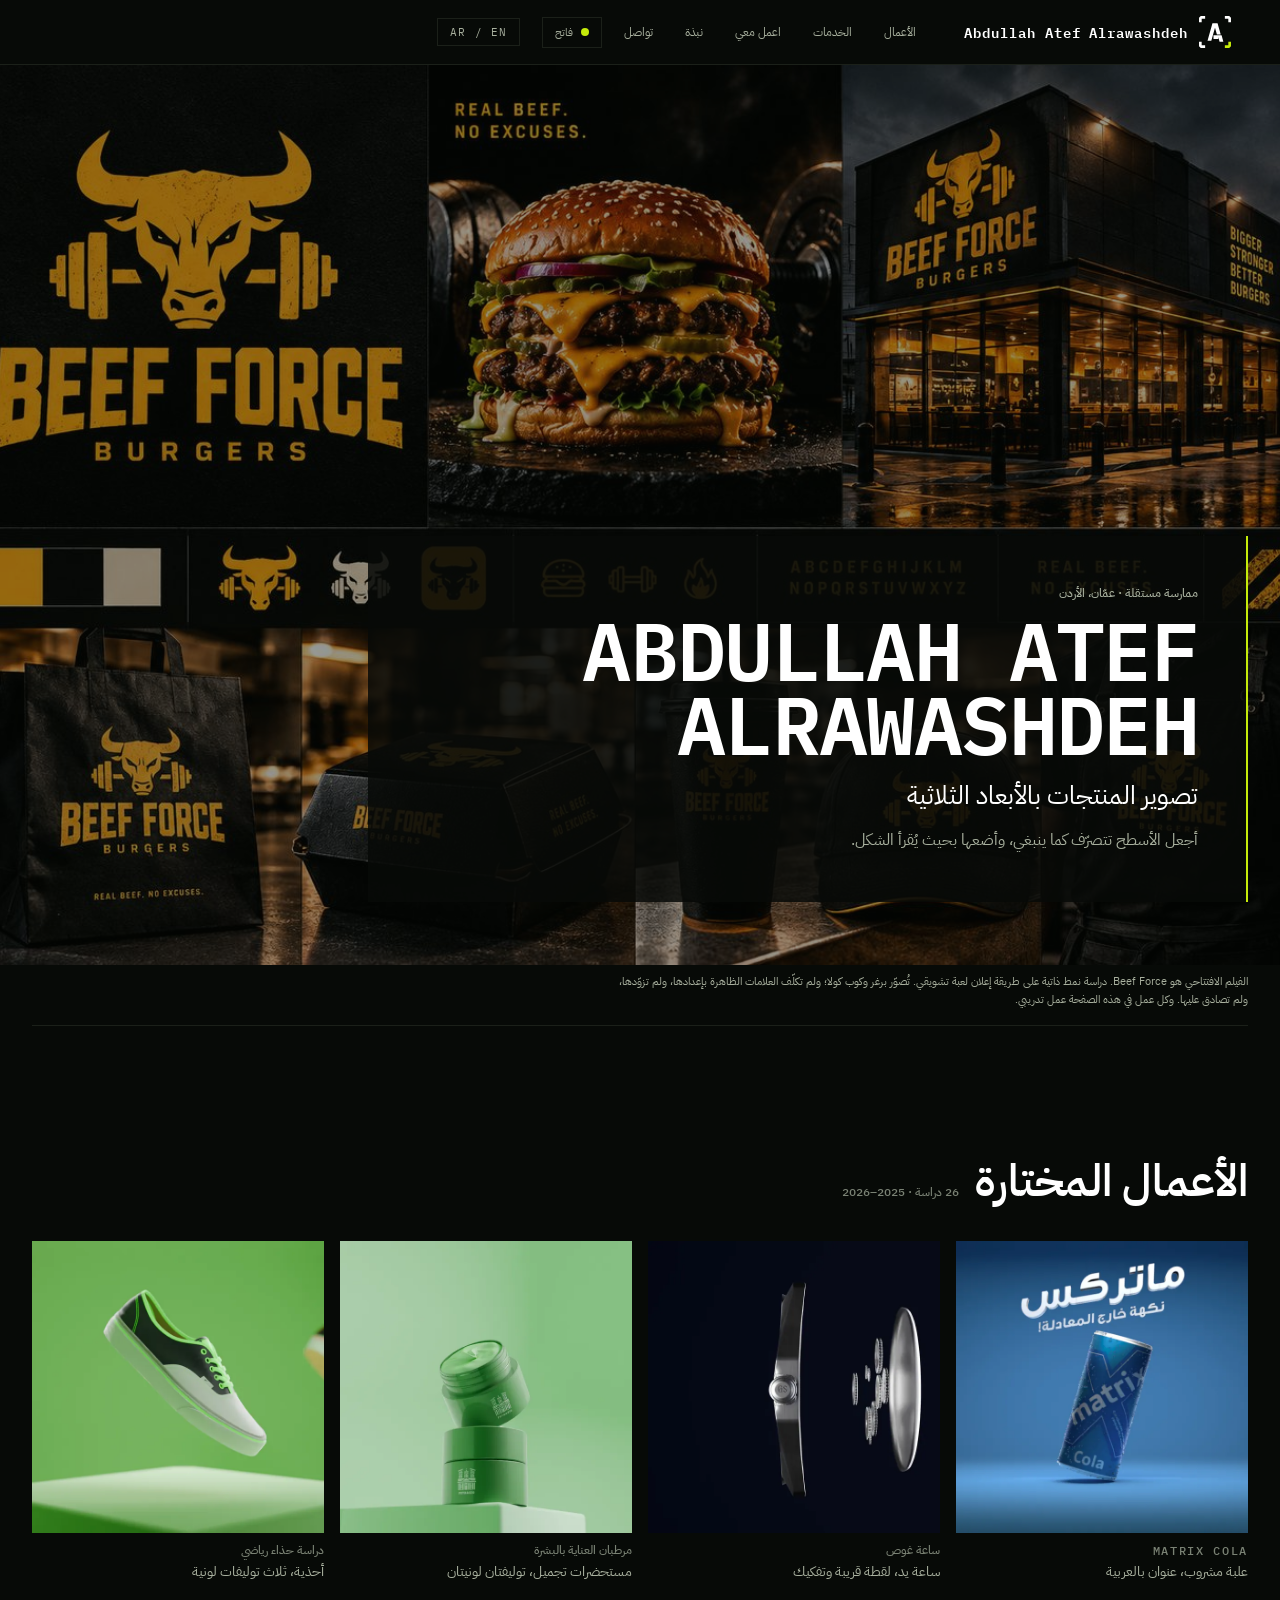
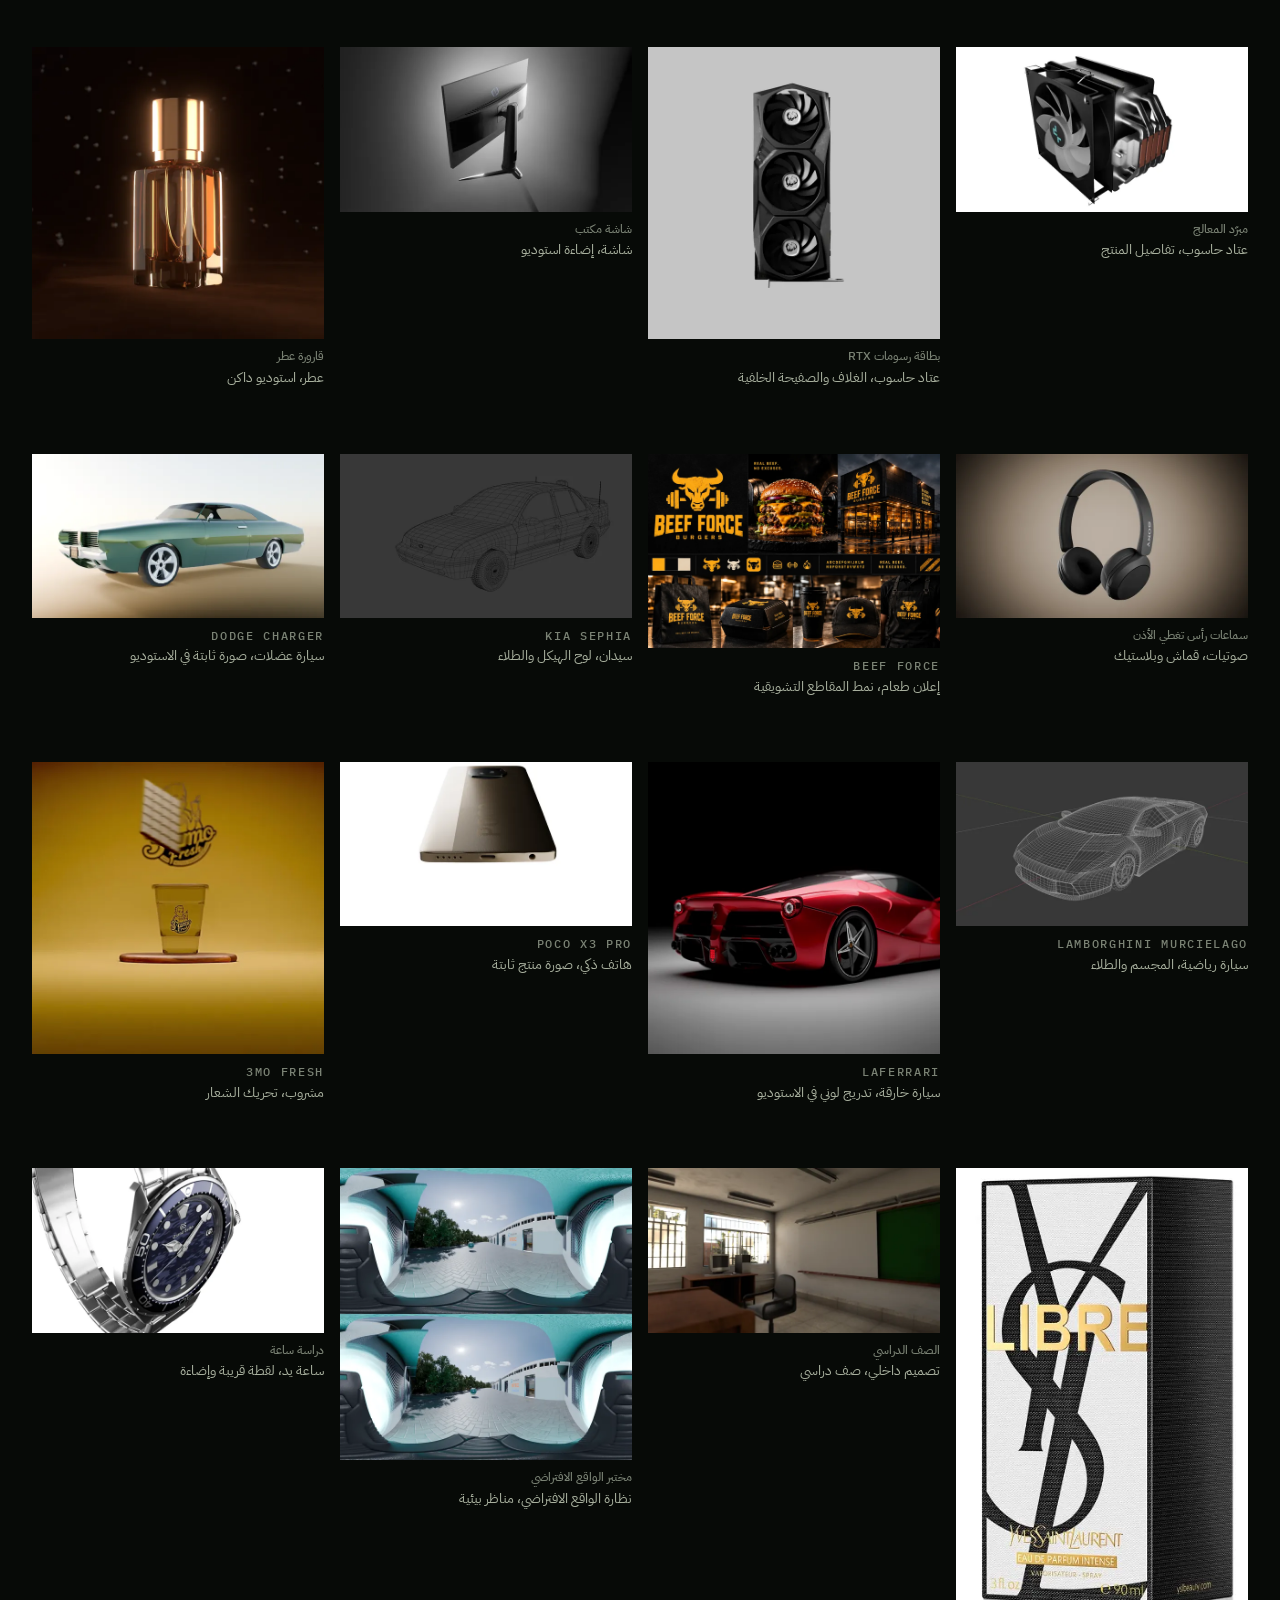
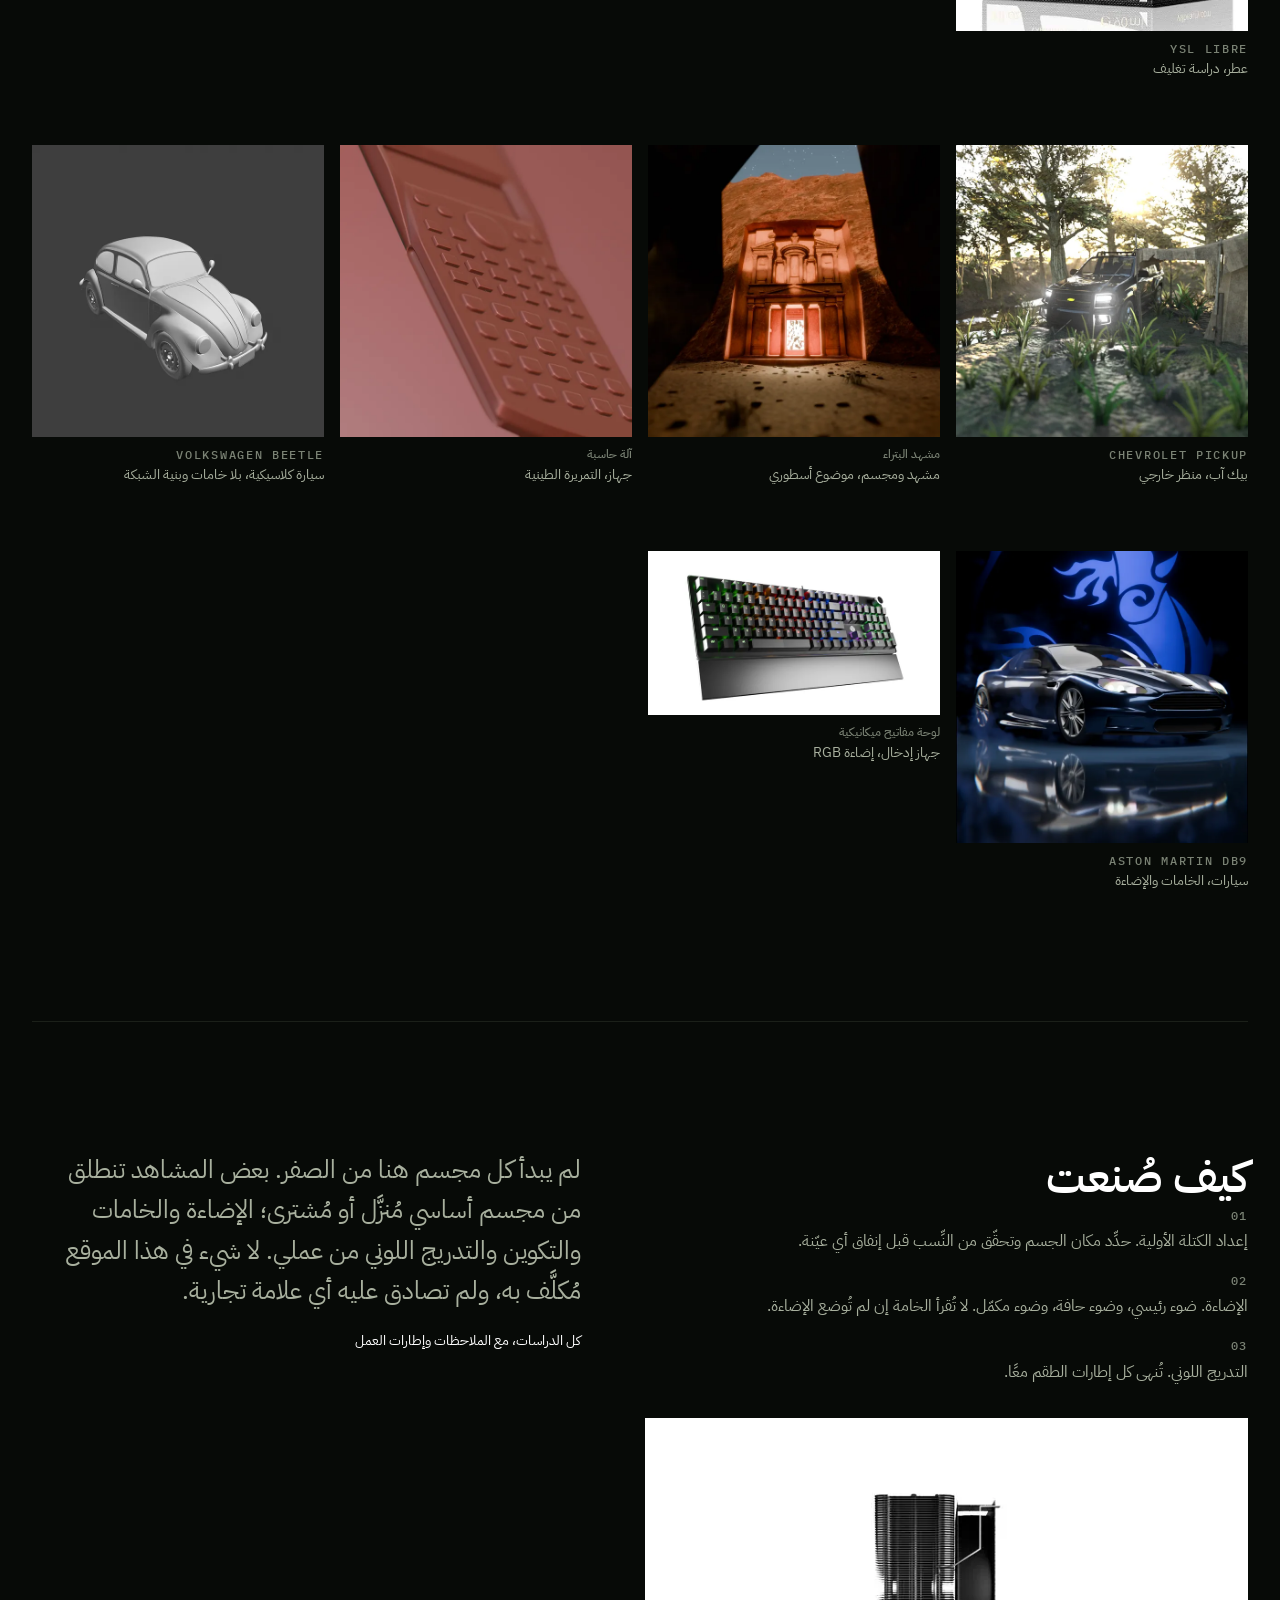
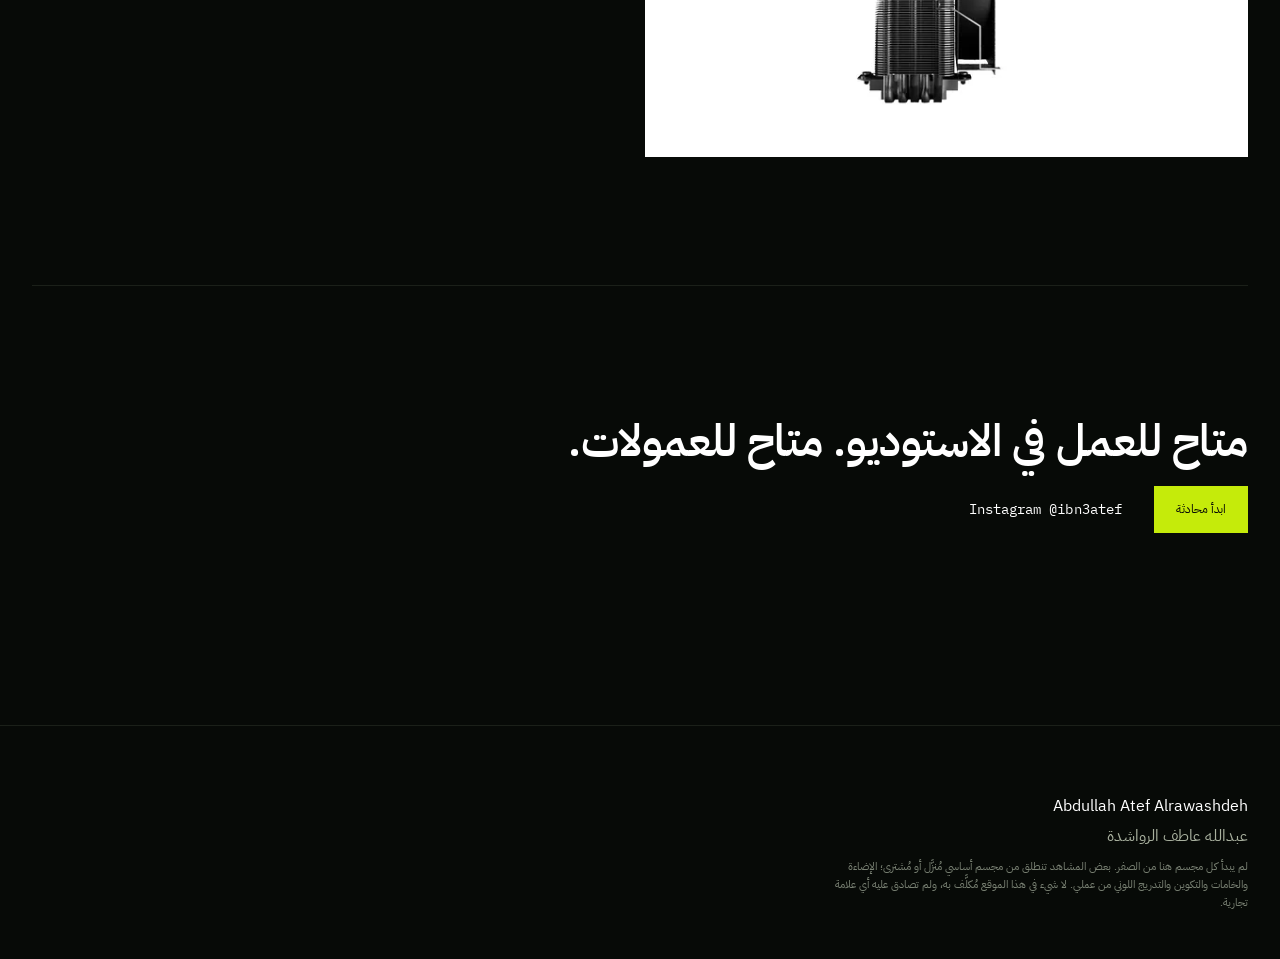
==== commit 4a33b592: "Add services and work-with-me pages with commerce layer" ====
--- a/index.html
+++ b/index.html
@@ -56,6 +56,8 @@
          aria-label="التنقّل الرئيسي">
       <ul>
         <li><a href="work.html" lang="ar" data-i18n="nav.work">الأعمال</a></li>
+        <li><a href="services.html" lang="ar" data-i18n="nav.services">الخدمات</a></li>
+        <li><a href="work-with-me.html" lang="ar" data-i18n="nav.workWithMe">اعمل معي</a></li>
         <li><a href="about.html" lang="ar" data-i18n="nav.about">نبذة</a></li>
         <li><a href="contact.html" lang="ar" data-i18n="nav.contact">تواصل</a></li>
       </ul>
--- a/assets/css/site.css
+++ b/assets/css/site.css
@@ -305,3 +305,17 @@
   .site-head, .theme, .skip, .lang { display: none; }
   body { background: var(--color-paper); color: var(--color-ink); }
 }
+
+/* Five navigation items (Work, Services, Work with me, About, Contact) no
+   longer fit beside the brand and the two toggles on tablets. The nav takes
+   its own line before it can push the header sideways. */
+@media (max-width: 1080px) {
+  :target, [id] { scroll-margin-top: 120px; }
+  .site-head__inner { flex-wrap: wrap; row-gap: 6px; padding-block: 8px; }
+  .site-nav { order: 5; flex-basis: 100%; margin-inline-start: 0; }
+  .site-nav ul { gap: var(--space-sm) var(--space-lg); flex-wrap: wrap; }
+}
+@media (max-width: 620px) {
+  .site-nav ul { gap: 6px 10px; }
+  .site-nav a { font-size: 10px; letter-spacing: 0.1em; }
+}
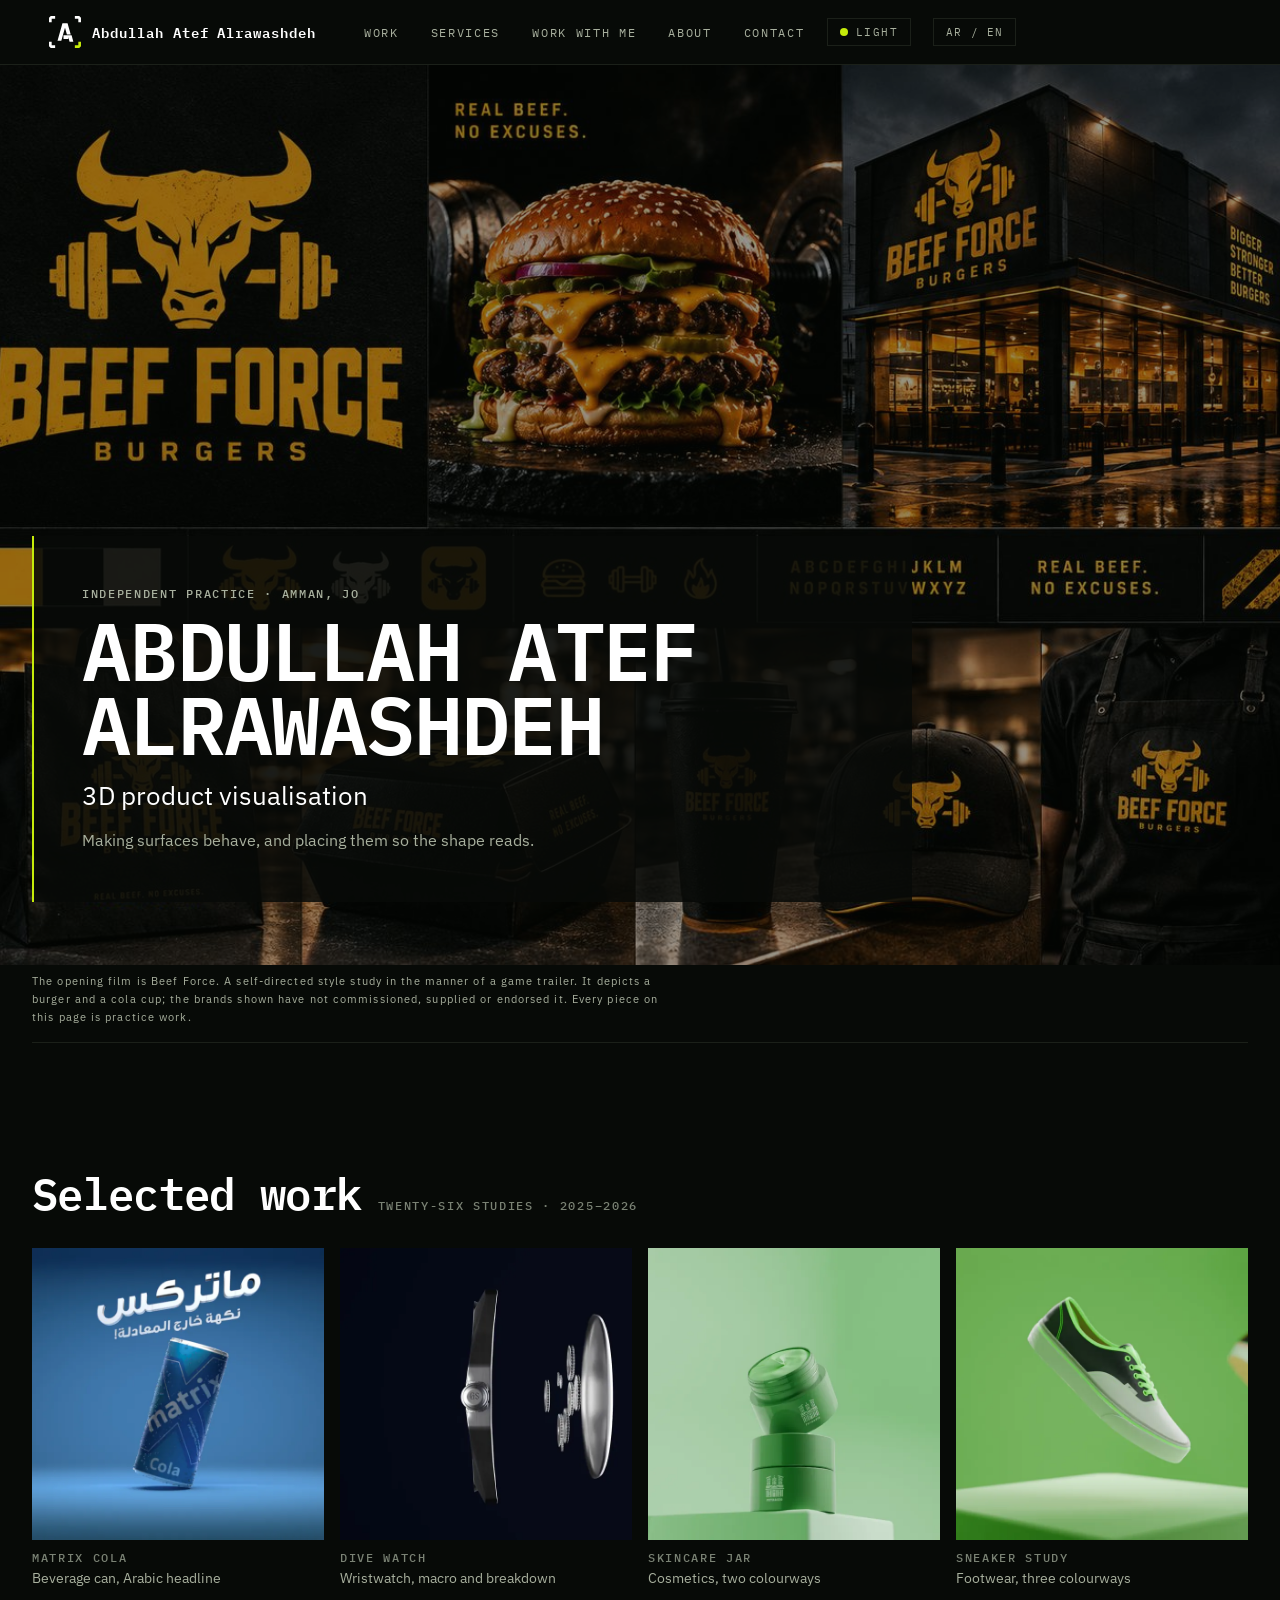
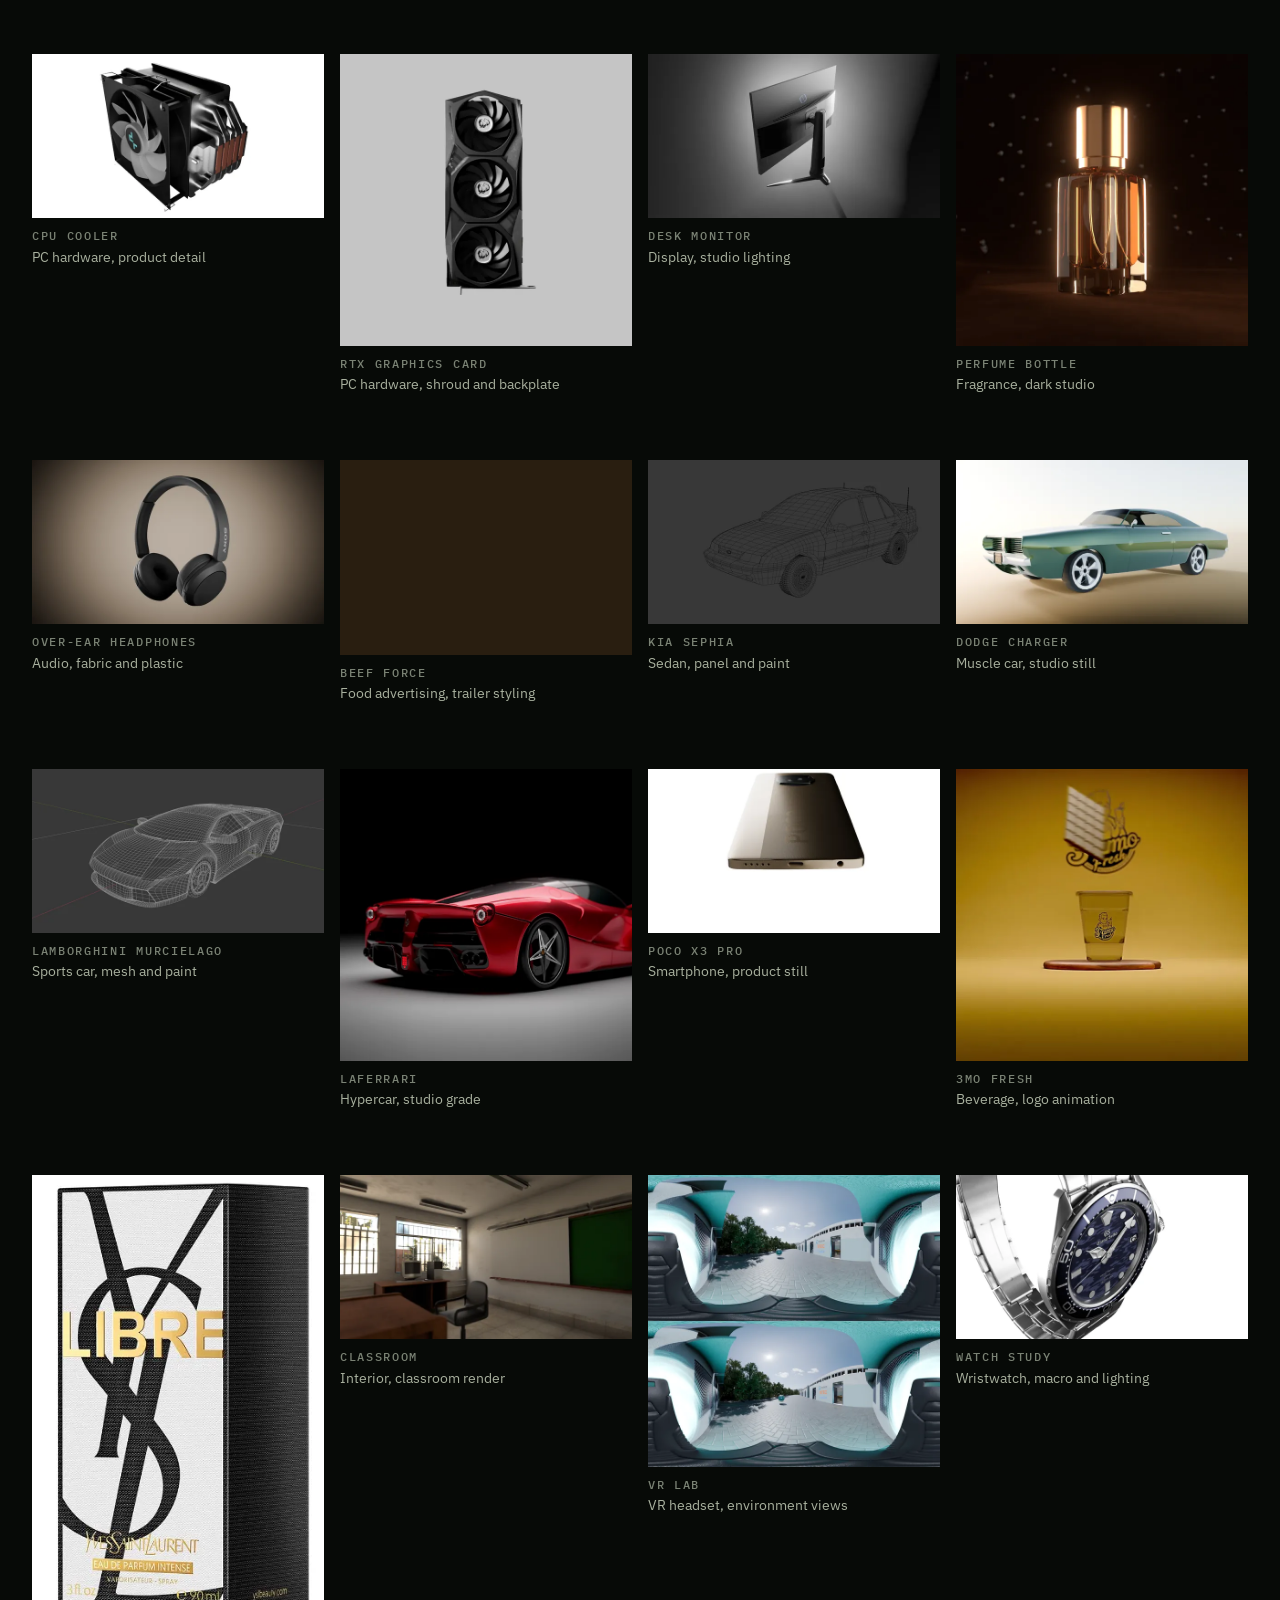
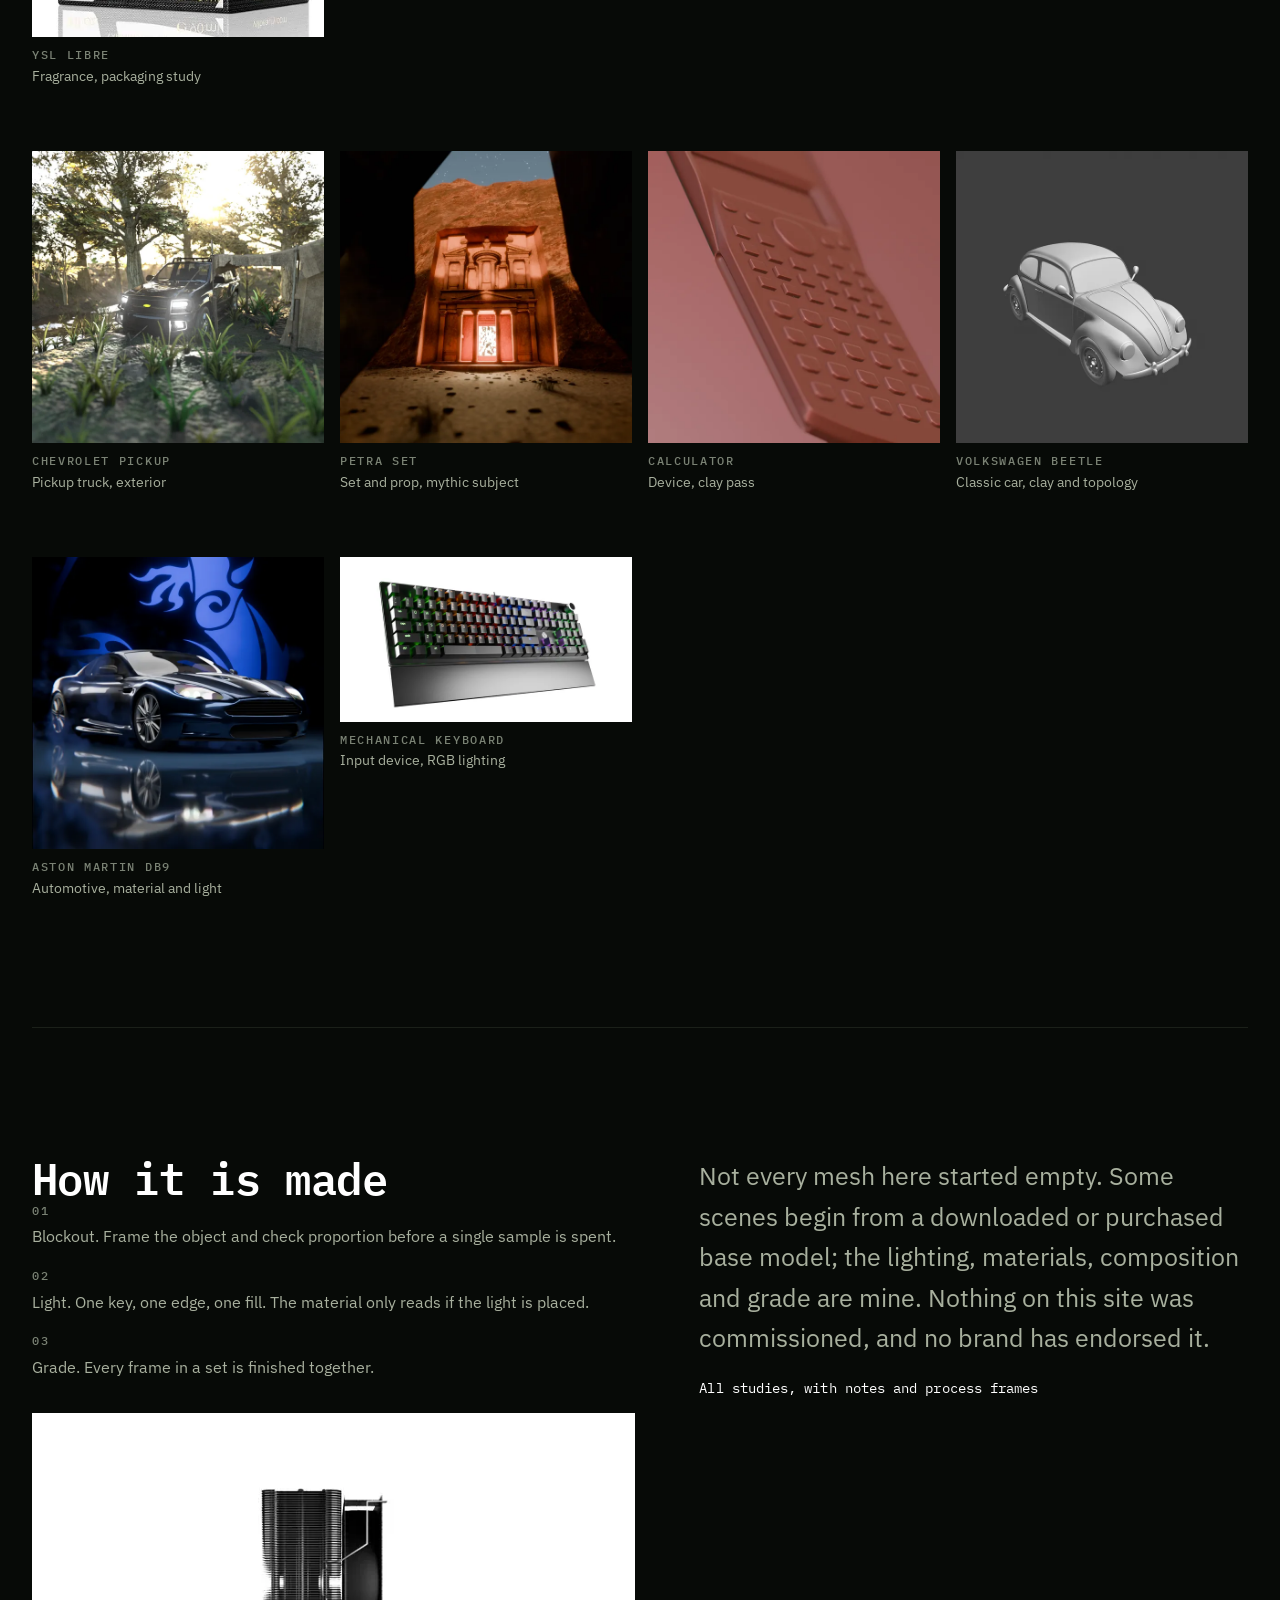
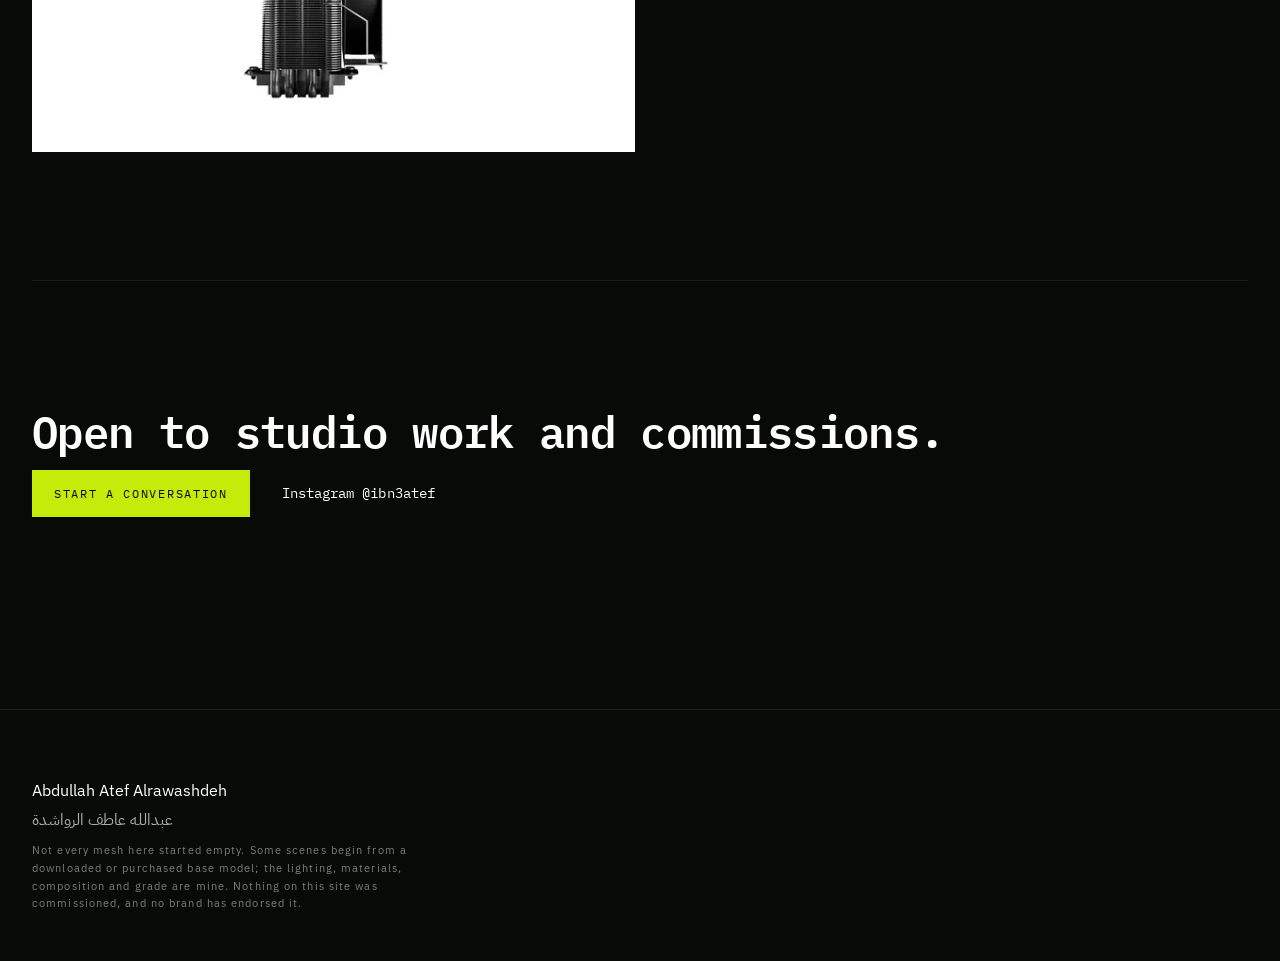
==== commit 3dbd2249: "Fix mojibake on commerce pages and default site language to English" ====
--- a/index.html
+++ b/index.html
@@ -1,5 +1,5 @@
-<!doctype html>
-<html lang="ar" dir="rtl" data-lang="ar" data-page="index">
+﻿<!doctype html>
+<html lang="en" dir="ltr" data-lang="en" data-page="index">
 <head>
 <meta charset="utf-8">
 <meta name="viewport" content="width=device-width, initial-scale=1">
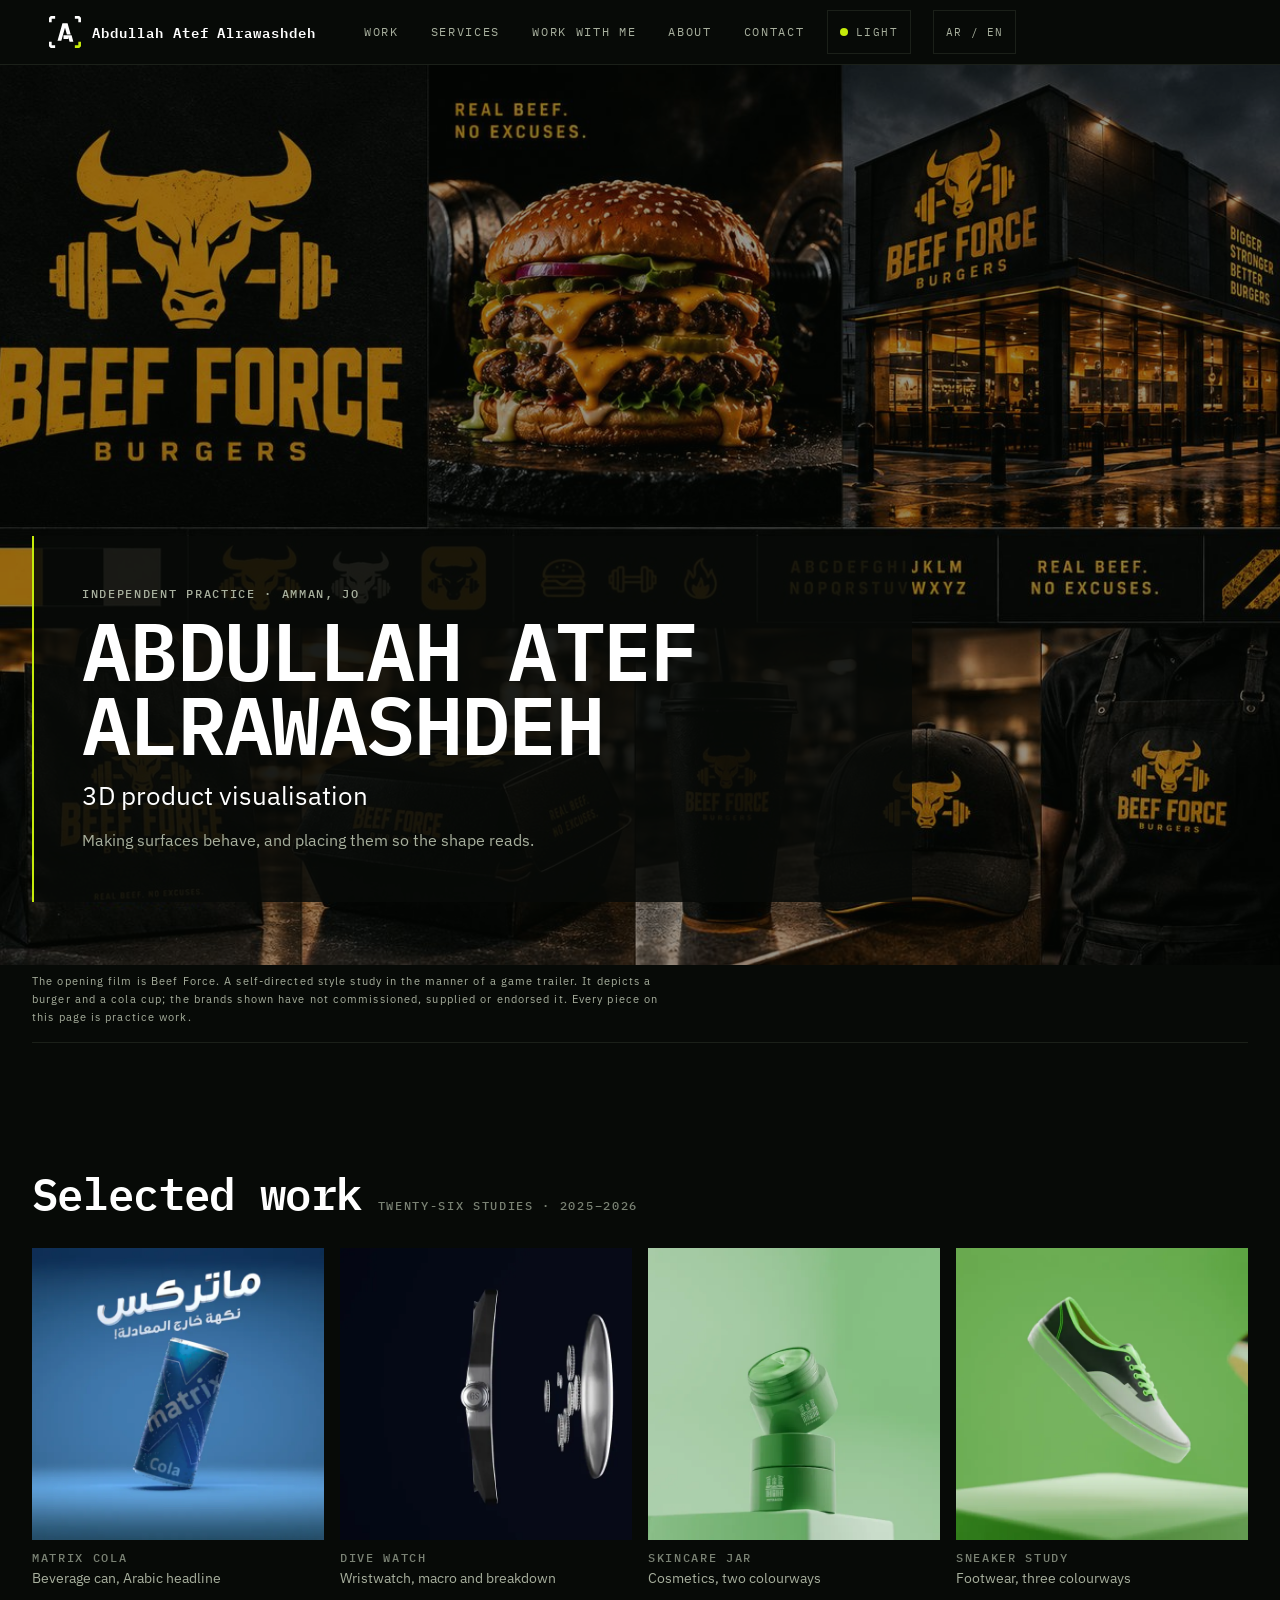
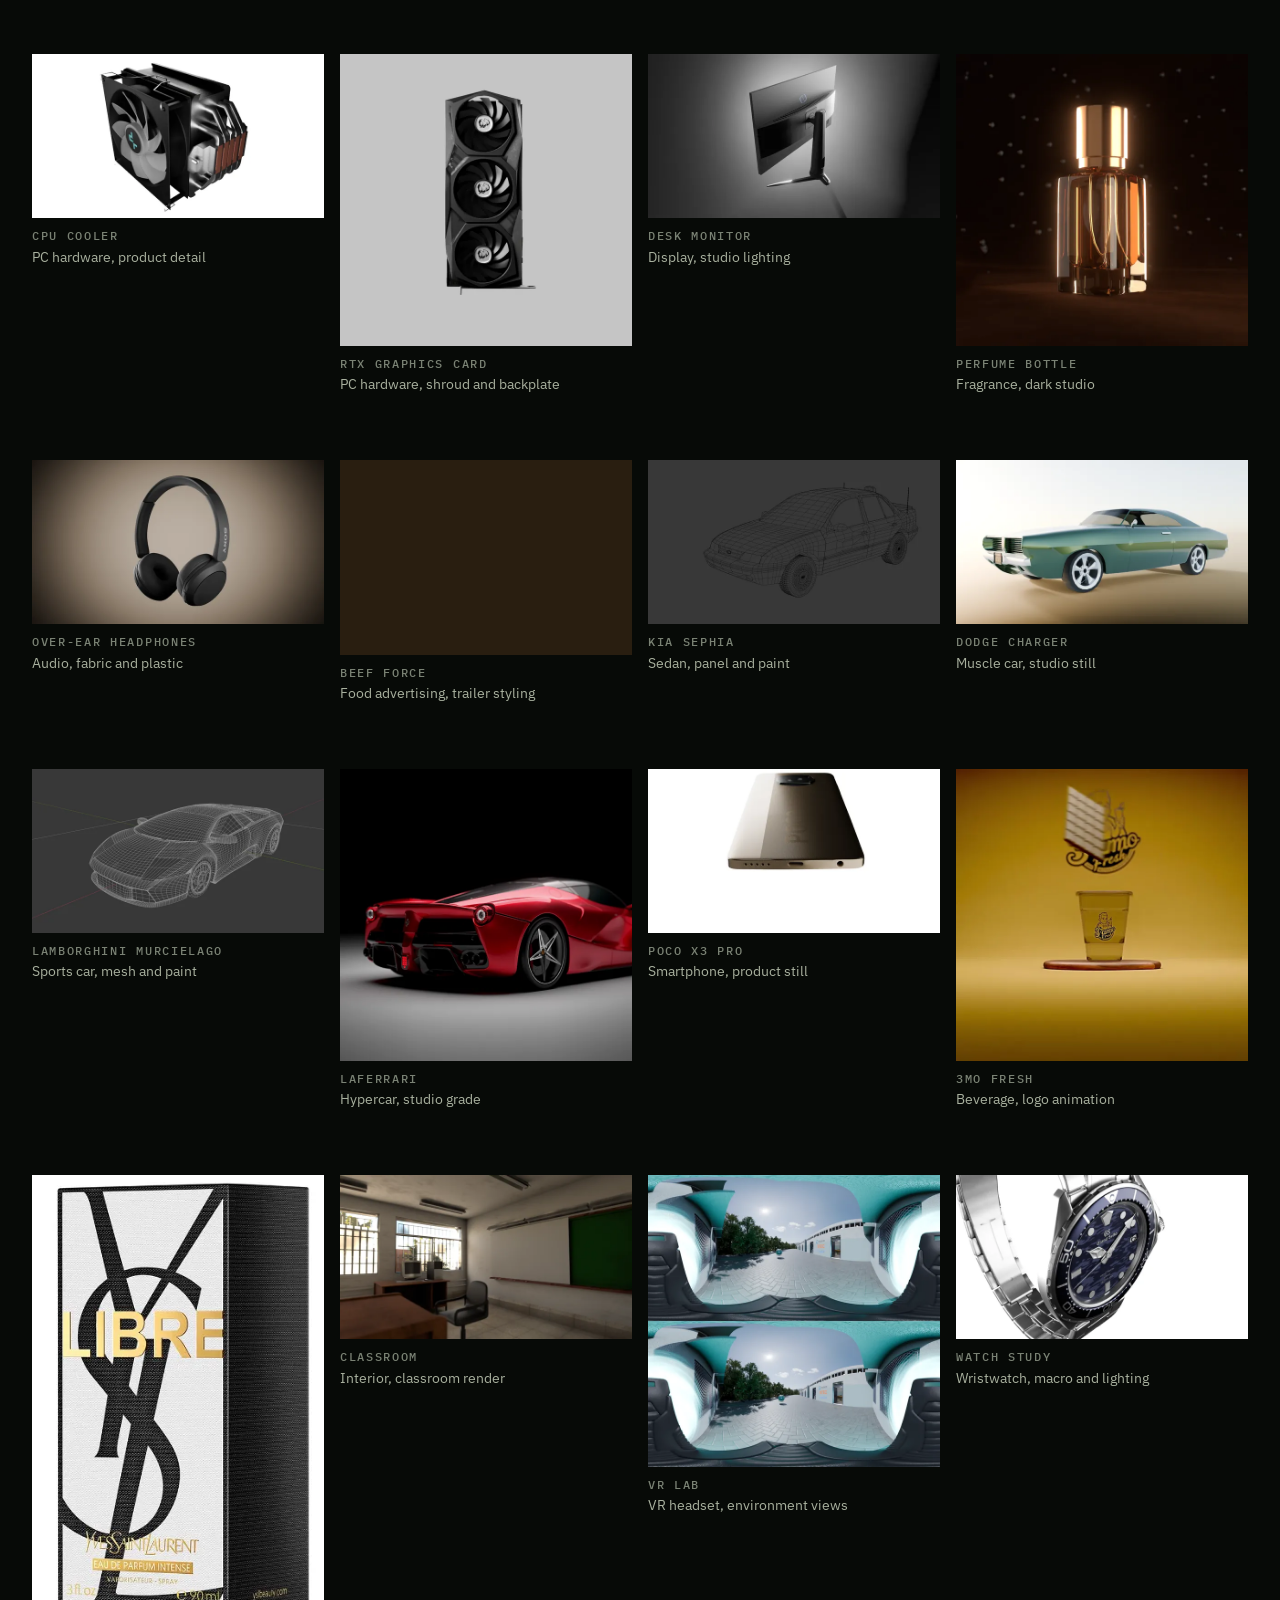
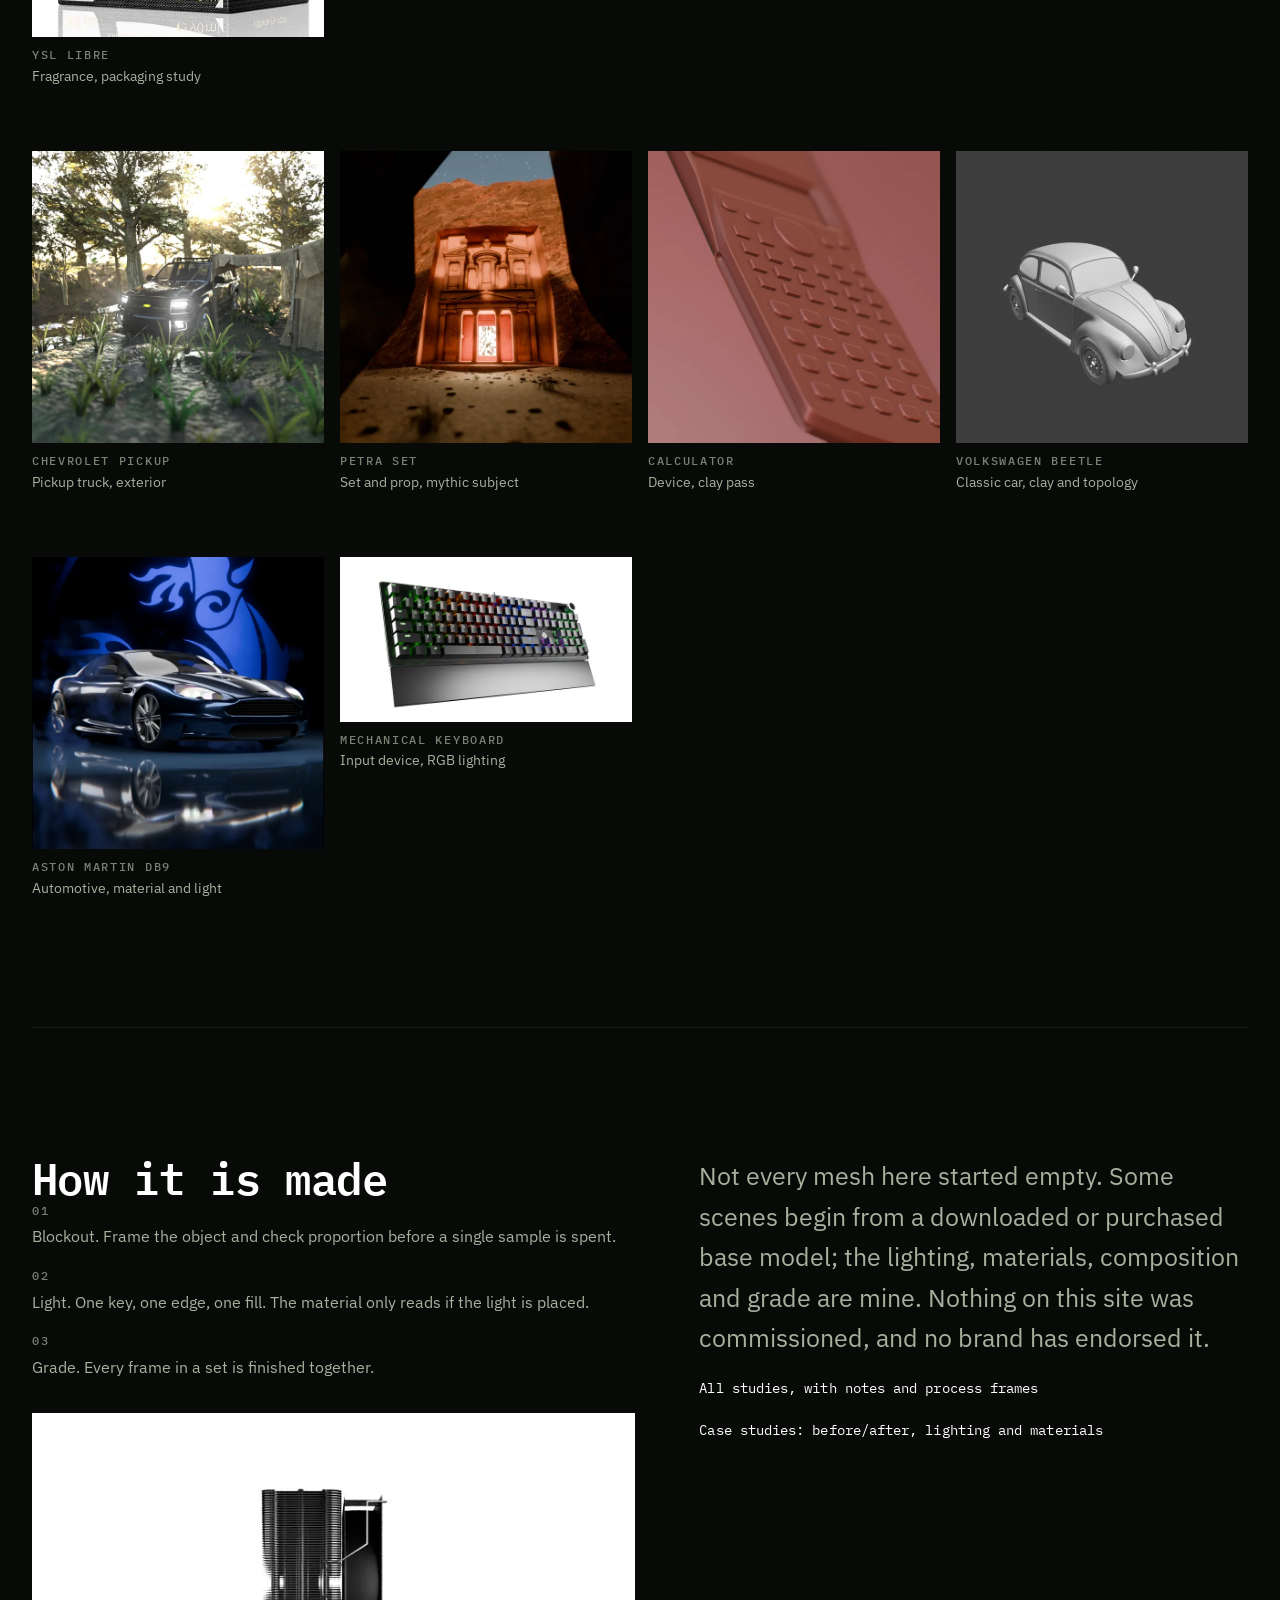
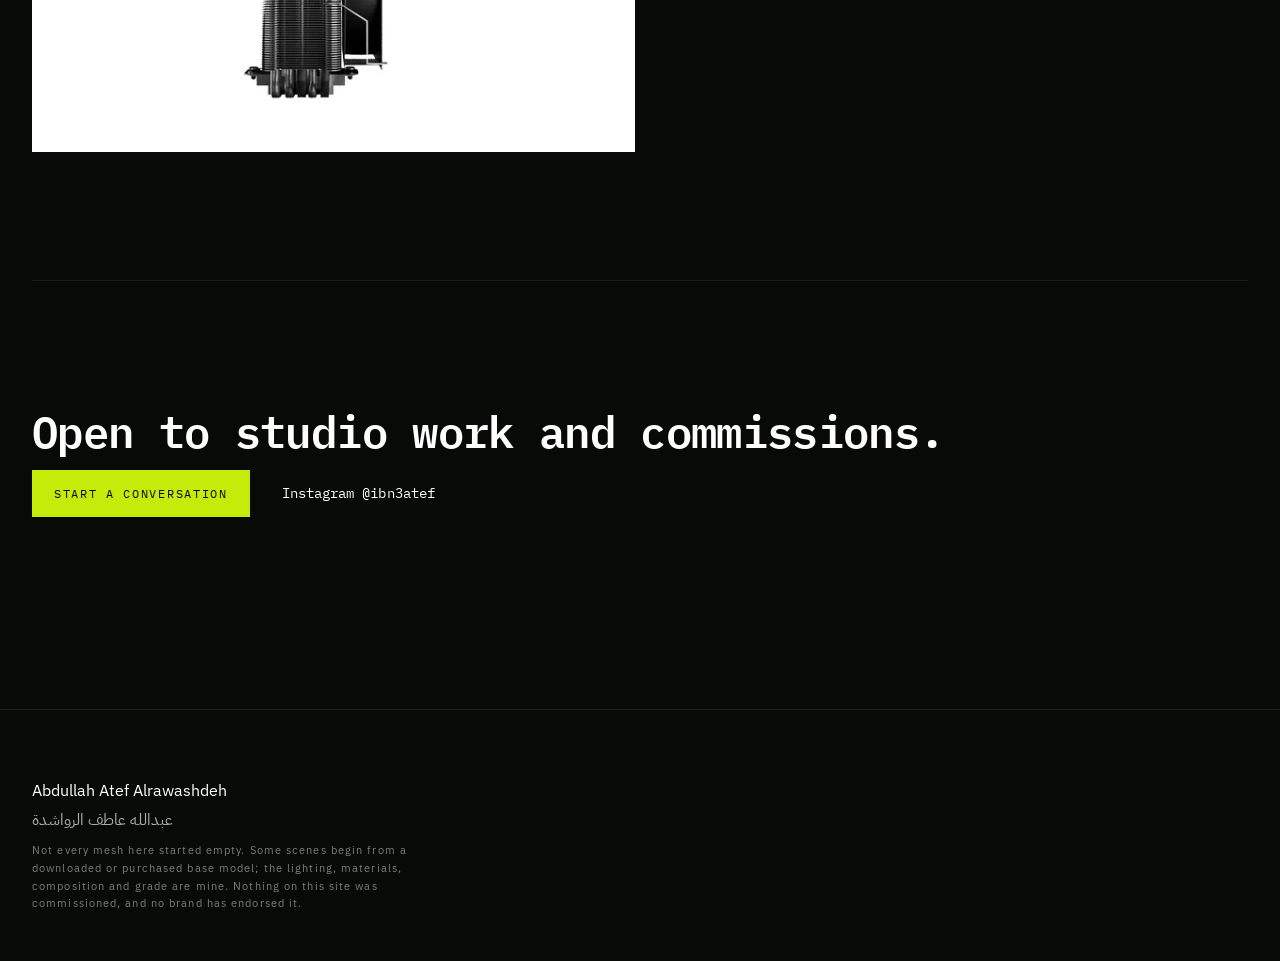
==== commit 33569445: "Website audit fixes, structured data, case studies page" ====
--- a/index.html
+++ b/index.html
@@ -103,7 +103,7 @@
 
         <a class="card__link" href="work.html#matrix-cola">
           <figure class="plate " style="--ph:#2C4F70">
-      <img src="assets/img/matrix-cola-00-1280.jpg" srcset="assets/img/matrix-cola-00-640.webp 640w, assets/img/matrix-cola-00-1280.webp 1280w, assets/img/matrix-cola-00-1920.webp 1920w" sizes="(min-width: 1100px) 30vw, (min-width: 700px) 45vw, 92vw" alt="علبة كولا زرقاء على أرضية زرقاء، وفوقها عنوان أبيض بالعربية." width="1920" height="1920" decoding="async" data-i18n-alt="s.matrix-cola.alt.0" fetchpriority="high">
+      <img src="assets/img/matrix-cola-00-1280.jpg" srcset="assets/img/matrix-cola-00-640.webp 640w, assets/img/matrix-cola-00-1280.webp 1280w, assets/img/matrix-cola-00-1920.webp 1920w" sizes="(min-width: 1100px) 30vw, (min-width: 700px) 45vw, 92vw" alt="علبة كولا زرقاء على أرضية زرقاء، وفوقها عنوان أبيض بالعربية." width="1920" height="1920" decoding="async" data-i18n-alt="s.matrix-cola.alt.0" loading="lazy">
     </figure>
           <div class="card__body">
             <p class="label" lang="en" data-i18n="s.matrix-cola.title">Matrix Cola</p>
@@ -115,7 +115,7 @@
 
         <a class="card__link" href="work.html#dive-watch">
           <figure class="plate " style="--ph:#0E1119">
-      <img src="assets/img/dive-watch-00-1280.jpg" srcset="assets/img/dive-watch-00-640.webp 640w, assets/img/dive-watch-00-1280.webp 1280w, assets/img/dive-watch-00-1920.webp 1920w" sizes="(min-width: 1100px) 30vw, (min-width: 700px) 45vw, 92vw" alt="ساعة غوص من الفولاذ مفكَّكة، وإطارها وميناؤها وحركتها تطفو منفصلة على خلفية كحلية غامقة." width="1920" height="1920" decoding="async" data-i18n-alt="s.dive-watch.alt.0" fetchpriority="high">
+      <img src="assets/img/dive-watch-00-1280.jpg" srcset="assets/img/dive-watch-00-640.webp 640w, assets/img/dive-watch-00-1280.webp 1280w, assets/img/dive-watch-00-1920.webp 1920w" sizes="(min-width: 1100px) 30vw, (min-width: 700px) 45vw, 92vw" alt="ساعة غوص من الفولاذ مفكَّكة، وإطارها وميناؤها وحركتها تطفو منفصلة على خلفية كحلية غامقة." width="1920" height="1920" decoding="async" data-i18n-alt="s.dive-watch.alt.0" loading="lazy">
     </figure>
           <div class="card__body">
             <p class="label" lang="ar" data-i18n="s.dive-watch.title">ساعة غوص</p>
@@ -127,7 +127,7 @@
 
         <a class="card__link" href="work.html#skincare-jar">
           <figure class="plate " style="--ph:#688A67">
-      <img src="assets/img/skincare-jar-00-1280.jpg" srcset="assets/img/skincare-jar-00-640.webp 640w, assets/img/skincare-jar-00-1280.webp 1280w, assets/img/skincare-jar-00-1920.webp 1920w" sizes="(min-width: 1100px) 30vw, (min-width: 700px) 45vw, 92vw" alt="مرطبانا مستحضرات تجميل متراكبان باللون الأخضر على خلفية خضراء، والغطاء مفتوح، مع ظلّ مُلقى ناعم." width="1920" height="1920" decoding="async" data-i18n-alt="s.skincare-jar.alt.0" fetchpriority="high">
+      <img src="assets/img/skincare-jar-00-1280.jpg" srcset="assets/img/skincare-jar-00-640.webp 640w, assets/img/skincare-jar-00-1280.webp 1280w, assets/img/skincare-jar-00-1920.webp 1920w" sizes="(min-width: 1100px) 30vw, (min-width: 700px) 45vw, 92vw" alt="مرطبانا مستحضرات تجميل متراكبان باللون الأخضر على خلفية خضراء، والغطاء مفتوح، مع ظلّ مُلقى ناعم." width="1920" height="1920" decoding="async" data-i18n-alt="s.skincare-jar.alt.0" loading="lazy">
     </figure>
           <div class="card__body">
             <p class="label" lang="ar" data-i18n="s.skincare-jar.title">مرطبان العناية بالبشرة</p>
@@ -431,6 +431,7 @@
     <div>
       <p class="lede" lang="ar" data-i18n="disclosure">لم يبدأ كل مجسم هنا من الصفر. بعض المشاهد تنطلق من مجسم أساسي مُنزَّل أو مُشترى؛ الإضاءة والخامات والتكوين والتدريج اللوني من عملي. لا شيء في هذا الموقع مُكلَّف به، ولم تصادق عليه أي علامة تجارية.</p>
       <p><a class="link" href="work.html" lang="ar" data-i18n="allStudies">كل الدراسات، مع الملاحظات وإطارات العمل</a></p>
+      <p><a class="link" href="case-studies.html" data-i18n="cs.link">Case studies: before/after, lighting and materials</a></p>
     </div>
   </section>
 
--- a/assets/css/site.css
+++ b/assets/css/site.css
@@ -6,6 +6,7 @@
 @media (prefers-reduced-motion: reduce) {
   html { scroll-behavior: auto; }
   * { animation: none !important; transition: none !important; }
+  .card__link:hover, .card__link:hover img { transform: none; }
 }
 
 :target, [id] { scroll-margin-top: 96px; }
@@ -79,14 +80,15 @@
 .brand__text { font-size: var(--type-small); }
 .site-nav { display: flex; margin-inline-start: var(--space-lg); }
 .site-nav ul { display: flex; gap: var(--space-lg); list-style: none; padding: 0; margin: 0; }
-.site-nav a { font-family: var(--font-display); font-size: var(--type-label);
+.site-nav a { display: inline-flex; align-items: center; min-height: 44px;
+  font-family: var(--font-display); font-size: var(--type-label);
   text-transform: uppercase; letter-spacing: var(--type-label-tracking);
   color: var(--on-surface-muted); }
 .site-nav a:hover { color: var(--on-surface); }
 .site-nav a[aria-current="page"] { color: var(--on-surface); }
 
-.theme, .lang { display: inline-flex; align-items: center; gap: 8px;
-  white-space: nowrap;
+.theme, .lang { display: inline-flex; align-items: center; justify-content: center;
+  gap: 8px; min-height: 44px; white-space: nowrap;
   background: none; border: 1px solid var(--surface-line); color: var(--on-surface-muted);
   cursor: pointer; font-family: var(--font-display); font-size: var(--type-micro);
   letter-spacing: var(--type-micro-tracking); text-transform: uppercase;
@@ -145,6 +147,28 @@
 .card__subject { margin: 0; font-size: var(--type-small);
   color: var(--on-surface-muted); }
 
+/* breadcrumb + case-study index */
+.breadcrumb { padding-top: var(--space-lg); }
+.breadcrumb ol { list-style: none; display: flex; flex-wrap: wrap;
+  gap: 8px; margin: 0; padding: 0;
+  font-family: var(--font-display); font-size: var(--type-micro);
+  letter-spacing: var(--type-micro-tracking); text-transform: uppercase;
+  color: var(--on-surface-faint); }
+.breadcrumb li + li::before { content: "/"; margin-inline-end: 8px;
+  color: var(--on-surface-faint); }
+.breadcrumb a { display: inline-block; padding-block: 6px;
+  color: var(--on-surface-muted); }
+.breadcrumb a:hover { color: var(--on-surface); }
+.case-jump { display: flex; flex-wrap: wrap; align-items: baseline;
+  gap: 8px 20px; padding: var(--space-md) 0;
+  border-bottom: 1px solid var(--surface-line);
+  font-family: var(--font-display); font-size: var(--type-micro);
+  letter-spacing: var(--type-micro-tracking); text-transform: uppercase; }
+.case-jump .label { margin-inline-end: 4px; }
+.case-jump a { display: inline-block; padding-block: 6px; color: var(--on-surface-muted);
+  border-bottom: 1px solid var(--accent); }
+.case-jump a:hover { color: var(--on-surface); }
+.study figcaption.label { margin-top: var(--space-sm); }
 /* masthead */
 .masthead { padding: calc(var(--space-xl) + 56px) 0 var(--space-lg);
   border-bottom: 1px solid var(--surface-line); }
@@ -171,6 +195,7 @@
 @media (min-width: 900px) {
   .pair { grid-template-columns: 1fr 1fr; }
   .pair .plate:first-child { grid-column: 1 / -1; aspect-ratio: 16 / 9; }
+  .pair--even .plate:first-child { grid-column: auto; aspect-ratio: auto; }
 }
 
 /* footer */
@@ -266,6 +291,9 @@
 /* Light theme: roles that must not simply invert. */
 :root { color-scheme: dark; }
 :root[data-theme='light'] { color-scheme: light; }
+/* #638000 is 4.19:1 on paper and fails AA for the small accent labels.
+   #5A7200 keeps the olive-lime family at 5.03:1. */
+:root[data-theme='light'] { --accent: #5A7200; }
 :root[data-theme='light'] .plate {
   background-color: color-mix(in srgb, var(--ph, var(--surface-raised)) 26%,
     var(--color-paper)); }
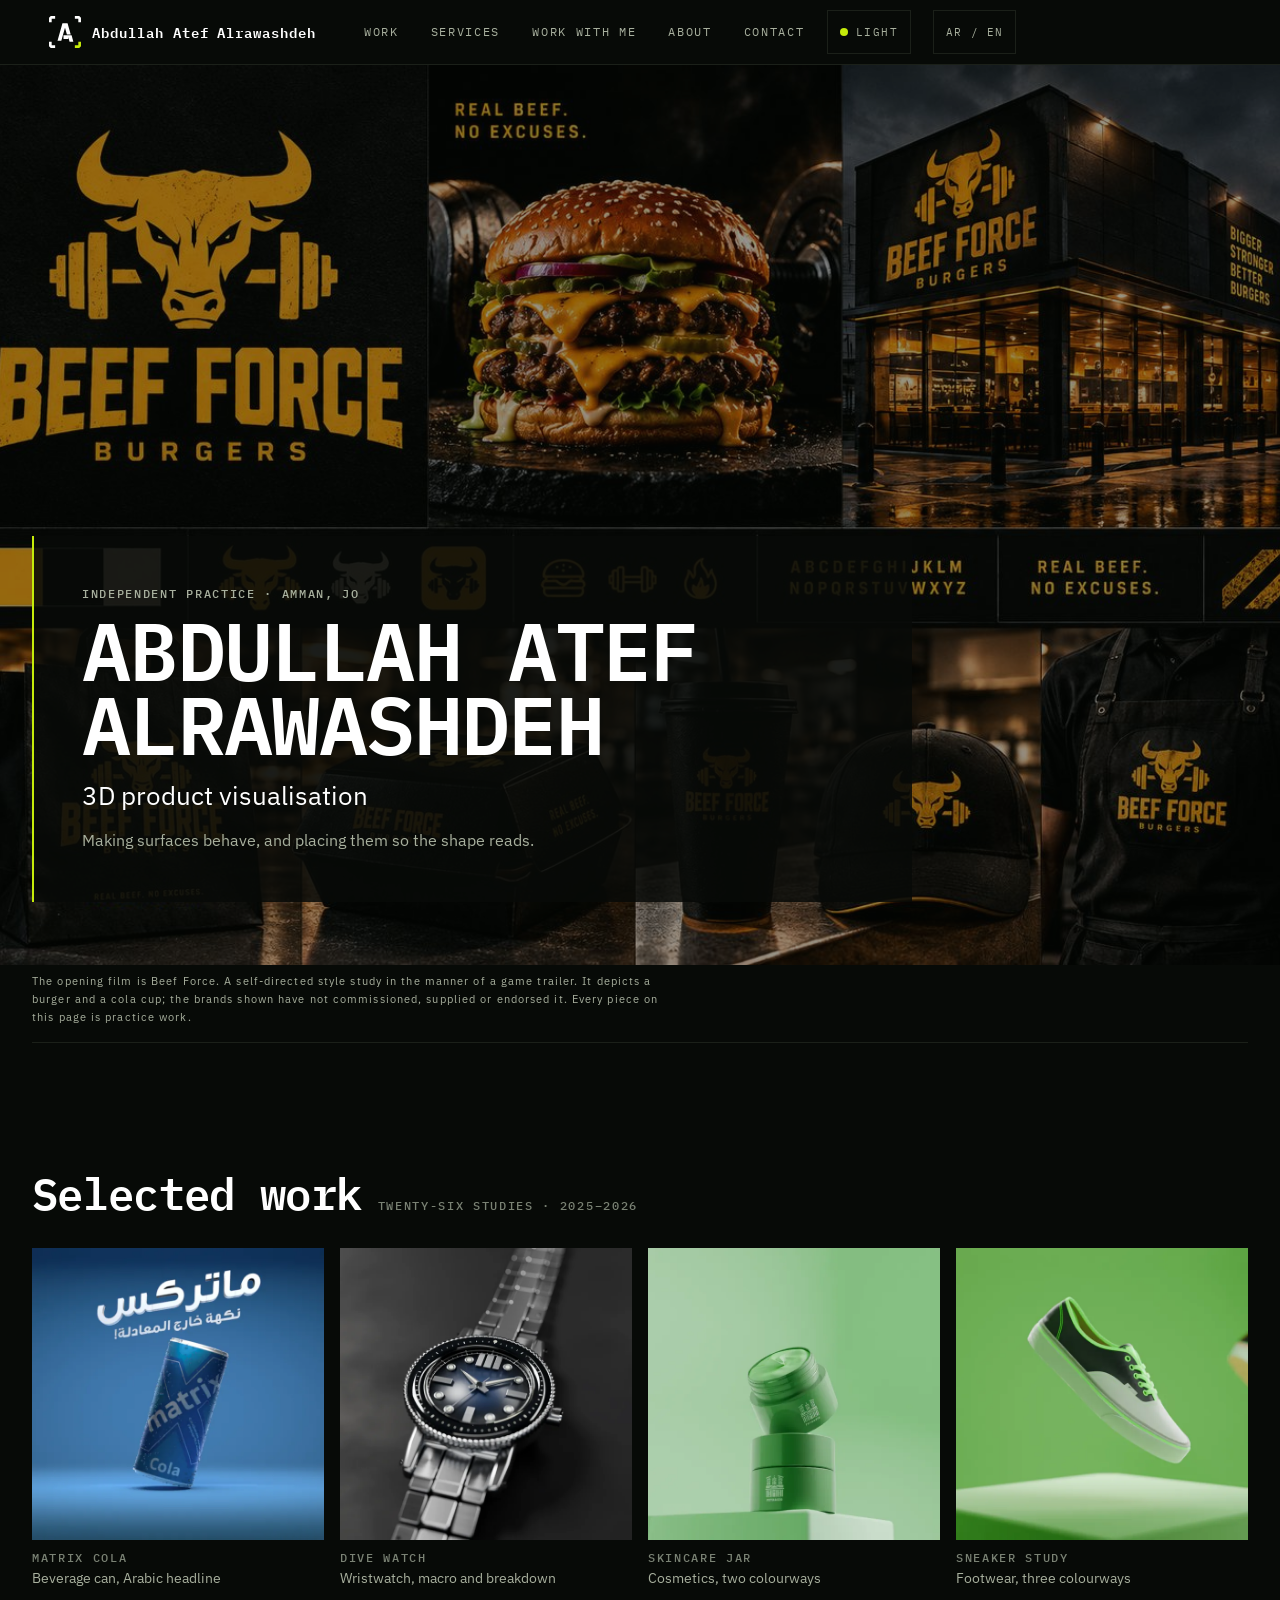
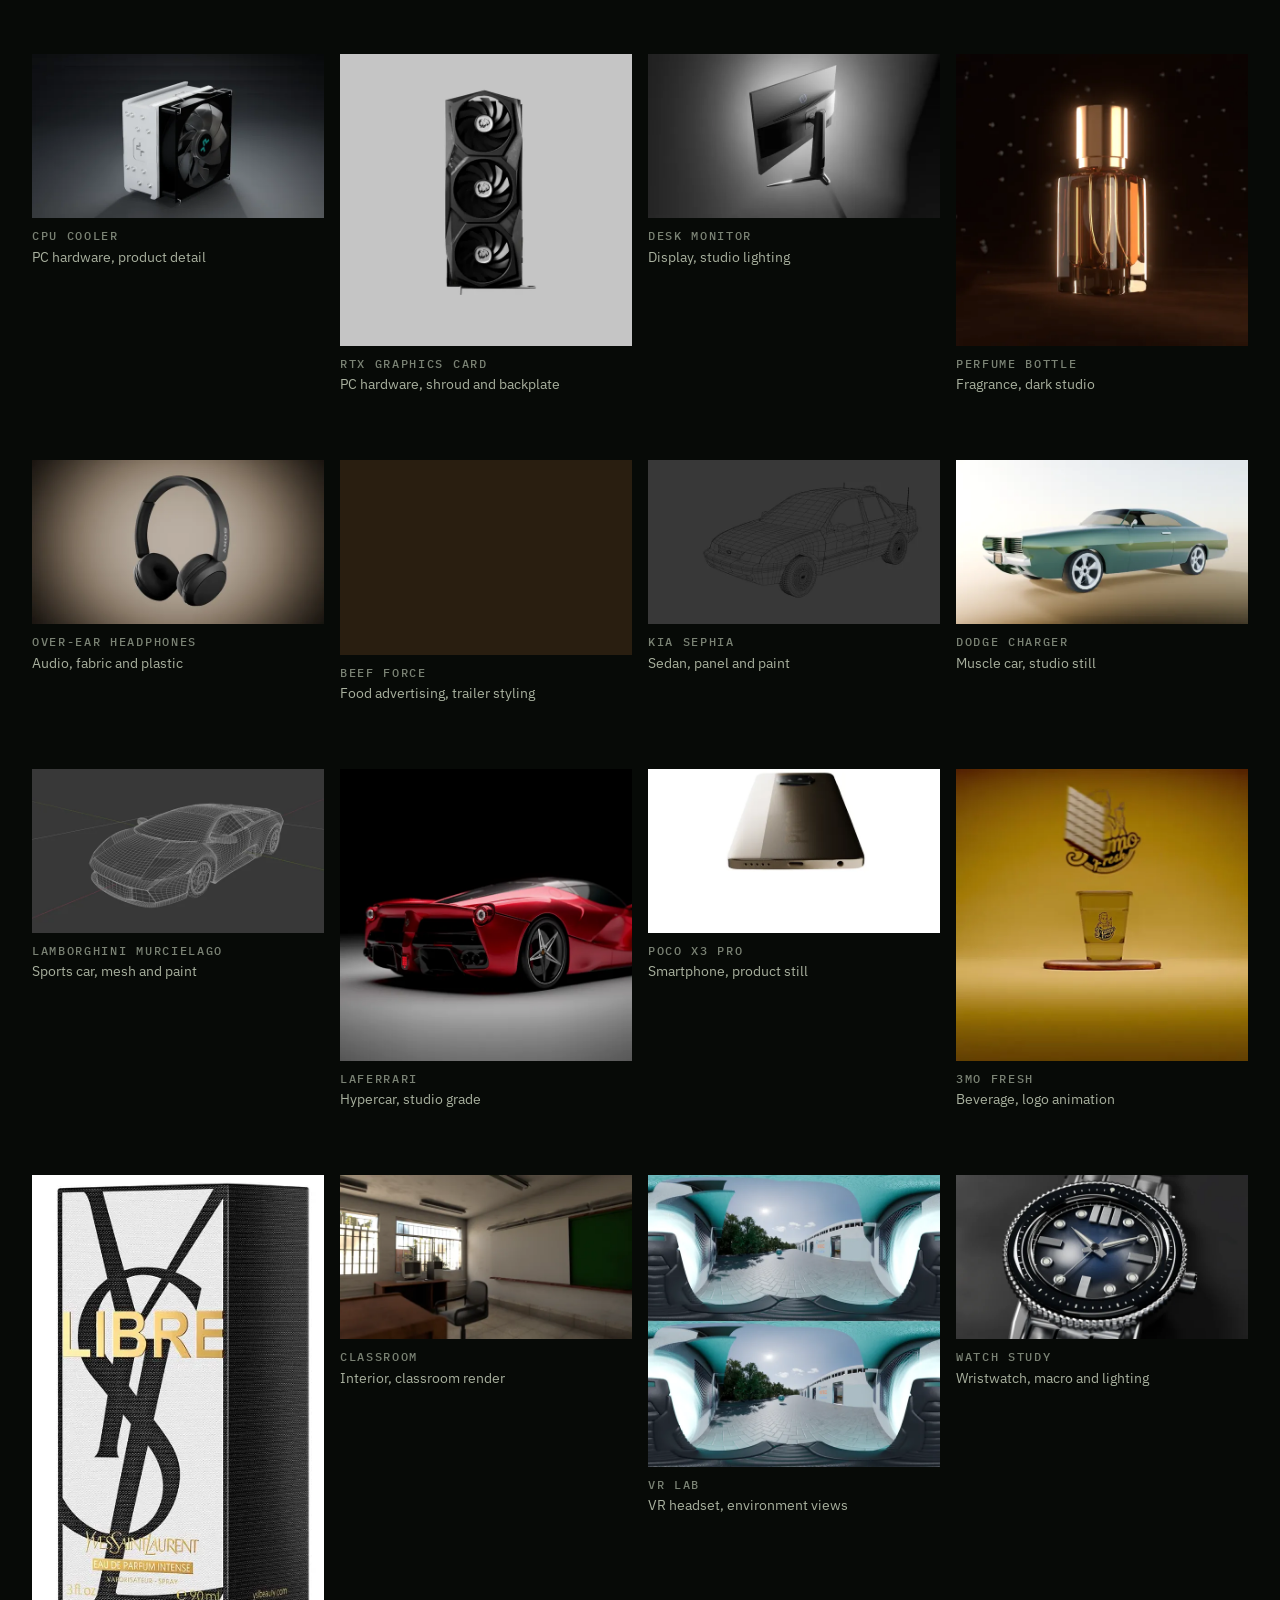
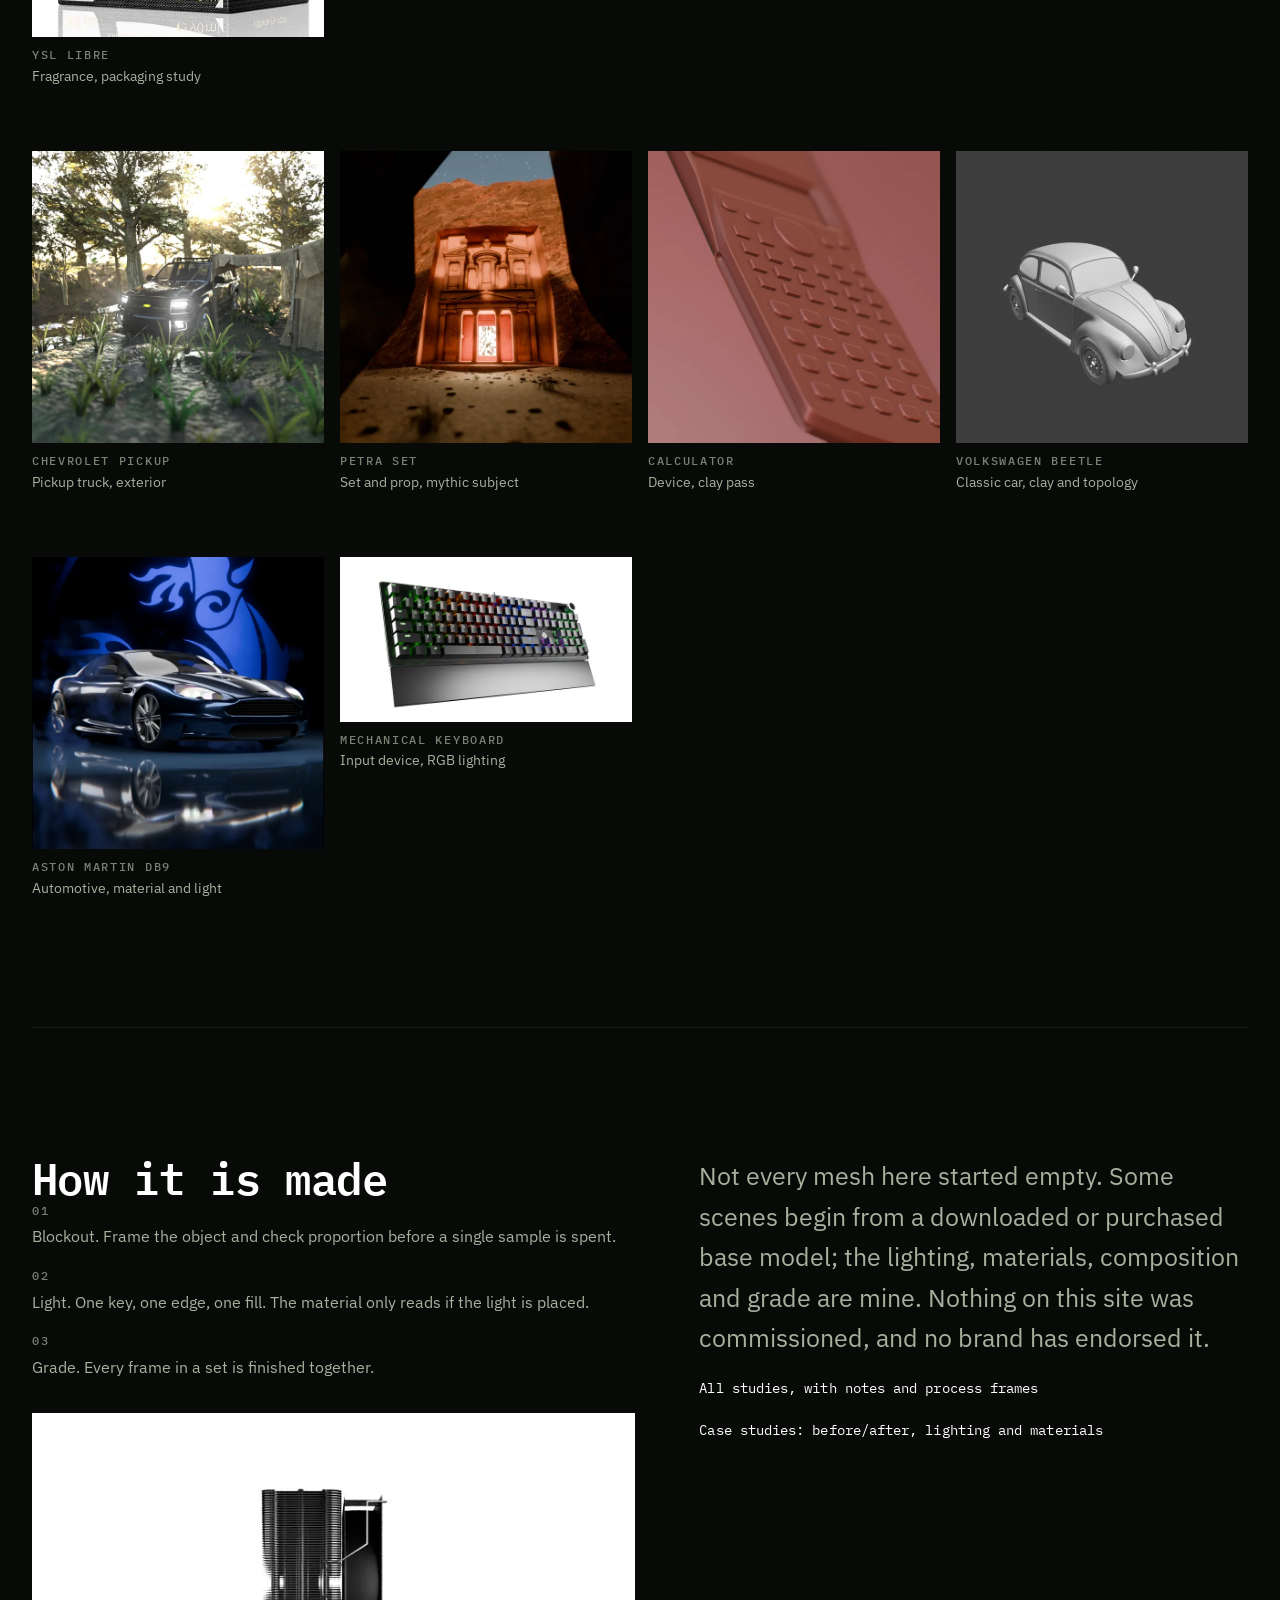
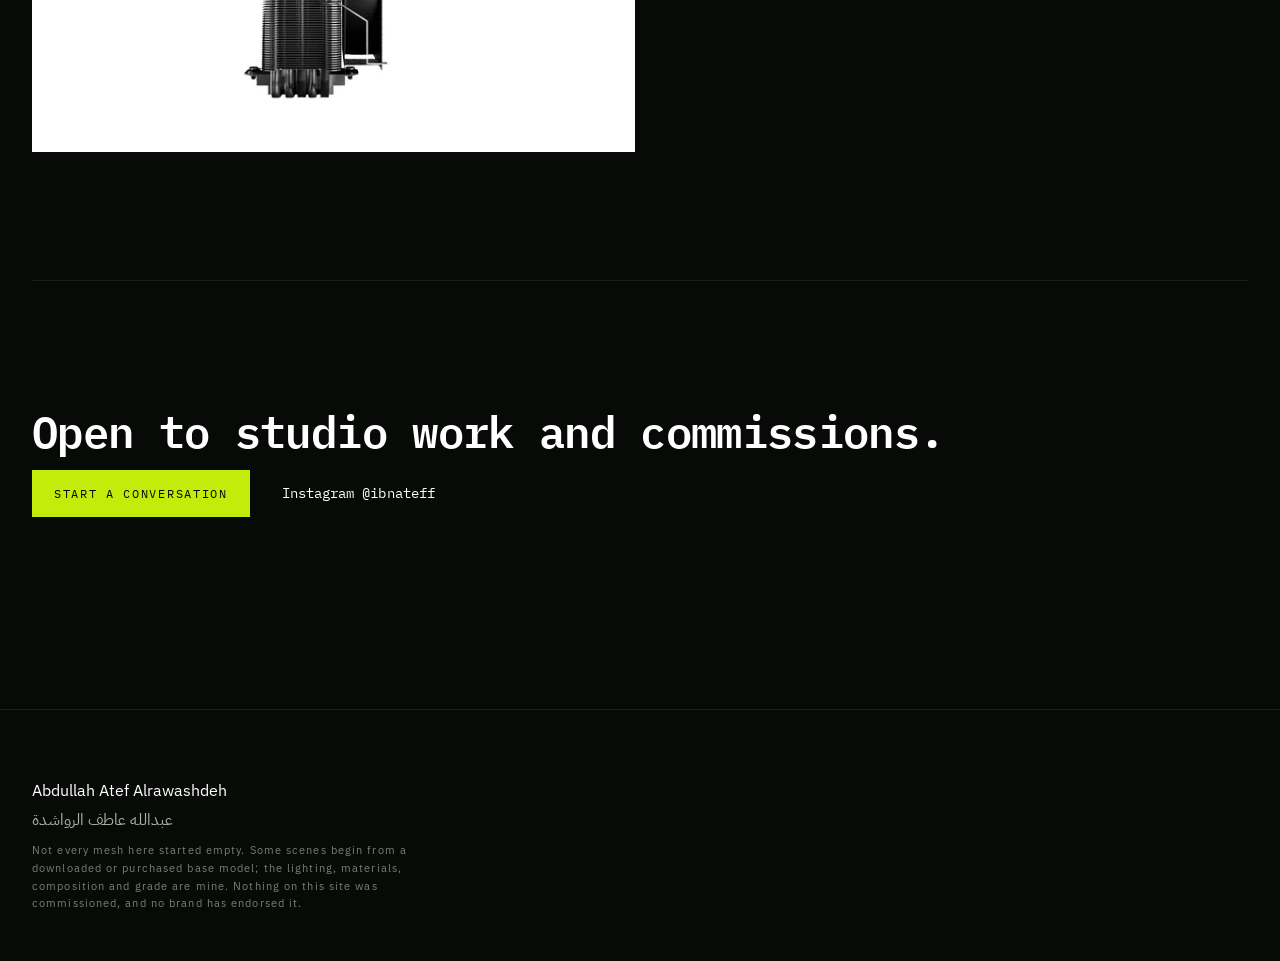
==== commit 6e2f372e: "De-brand watch imagery and copy, new hero renders, unify Instagram handle" ====
--- a/index.html
+++ b/index.html
@@ -34,7 +34,7 @@
 <meta name="twitter:description" content="دراسات في تصوير المنتجات للأبعاد الثلاثية: الإضاءة والخامات والتكوين، مُصيَّرة في Blender وCycles.">
 <meta name="twitter:image" content="https://3bdull4h2008.github.io/assets/img/og.png">
 <meta name="twitter:image:alt" content="ساعة غوص من الفولاذ مفكّكة على خلفية داكنة.">
-<script type="application/ld+json">{"@context": "https://schema.org", "@type": "Person", "name": "Abdullah Atef Alrawashdeh", "alternateName": "عبدالله عاطف الرواشدة", "jobTitle": "طالب تصوير منتجات بالأبعاد الثلاثية", "description": "دراسات في تصوير المنتجات للأبعاد الثلاثية: الإضاءة والخامات والتكوين، مُصيَّرة في Blender وCycles.", "url": "https://3bdull4h2008.github.io/", "image": "https://3bdull4h2008.github.io/assets/img/og.png", "address": {"@type": "PostalAddress", "addressLocality": "Amman", "addressCountry": "JO"}, "knowsAbout": ["Blender", "Cycles", "تصوير المنتجات بالأبعاد الثلاثية"], "sameAs": ["https://instagram.com/ibn3atef"]}</script>
+<script type="application/ld+json">{"@context": "https://schema.org", "@type": "Person", "name": "Abdullah Atef Alrawashdeh", "alternateName": "عبدالله عاطف الرواشدة", "jobTitle": "طالب تصوير منتجات بالأبعاد الثلاثية", "description": "دراسات في تصوير المنتجات للأبعاد الثلاثية: الإضاءة والخامات والتكوين، مُصيَّرة في Blender وCycles.", "url": "https://3bdull4h2008.github.io/", "image": "https://3bdull4h2008.github.io/assets/img/og.png", "address": {"@type": "PostalAddress", "addressLocality": "Amman", "addressCountry": "JO"}, "knowsAbout": ["Blender", "Cycles", "تصوير المنتجات بالأبعاد الثلاثية"], "sameAs": ["https://instagram.com/ibnateff"]}</script>
 <script src="assets/js/theme.js"></script>
 <script src="assets/js/media.js" defer></script>
 <script src="assets/js/motion.js" defer></script>
@@ -331,7 +331,7 @@
 
         <a class="card__link" href="work.html#watch-macro">
           <figure class="plate " style="--ph:#8D8E8F">
-      <img src="assets/img/watch-macro-00-1280.jpg" srcset="assets/img/watch-macro-00-640.webp 640w, assets/img/watch-macro-00-1280.webp 1280w, assets/img/watch-macro-00-1920.webp 1920w" sizes="(min-width: 1100px) 30vw, (min-width: 700px) 45vw, 92vw" alt="ساعة غوص من Grand Seiko على أرضية بيضاء، وملمس الميناء واضح عبر الإطار." width="3840" height="2160" decoding="async" data-i18n-alt="s.watch-macro.alt.0" loading="lazy">
+      <img src="assets/img/watch-macro-00-1280.jpg" srcset="assets/img/watch-macro-00-640.webp 640w, assets/img/watch-macro-00-1280.webp 1280w, assets/img/watch-macro-00-1920.webp 1920w" sizes="(min-width: 1100px) 30vw, (min-width: 700px) 45vw, 92vw" alt="ساعة غوص فاخرة منزوعة العلامة التجارية على خلفية داكنة، مع تفاصيل المينا." width="3840" height="2160" decoding="async" data-i18n-alt="s.watch-macro.alt.0" loading="lazy">
     </figure>
           <div class="card__body">
             <p class="label" lang="ar" data-i18n="s.watch-macro.title">دراسة ساعة</p>
@@ -439,7 +439,7 @@
     <h2 id="cta-h" lang="ar" data-i18n="ctaTitle">متاح للعمل في الاستوديو. متاح للعمولات.</h2>
     <div class="section--cta__row">
       <a class="btn" href="contact.html" lang="ar" data-i18n="ctaButton">ابدأ محادثة</a>
-      <a class="link" href="https://instagram.com/ibn3atef" rel="me noopener" lang="en">Instagram @ibn3atef</a>
+      <a class="link" href="https://instagram.com/ibnateff" rel="me noopener" lang="en">Instagram @ibnateff</a>
     </div>
   </section>
 </main>
